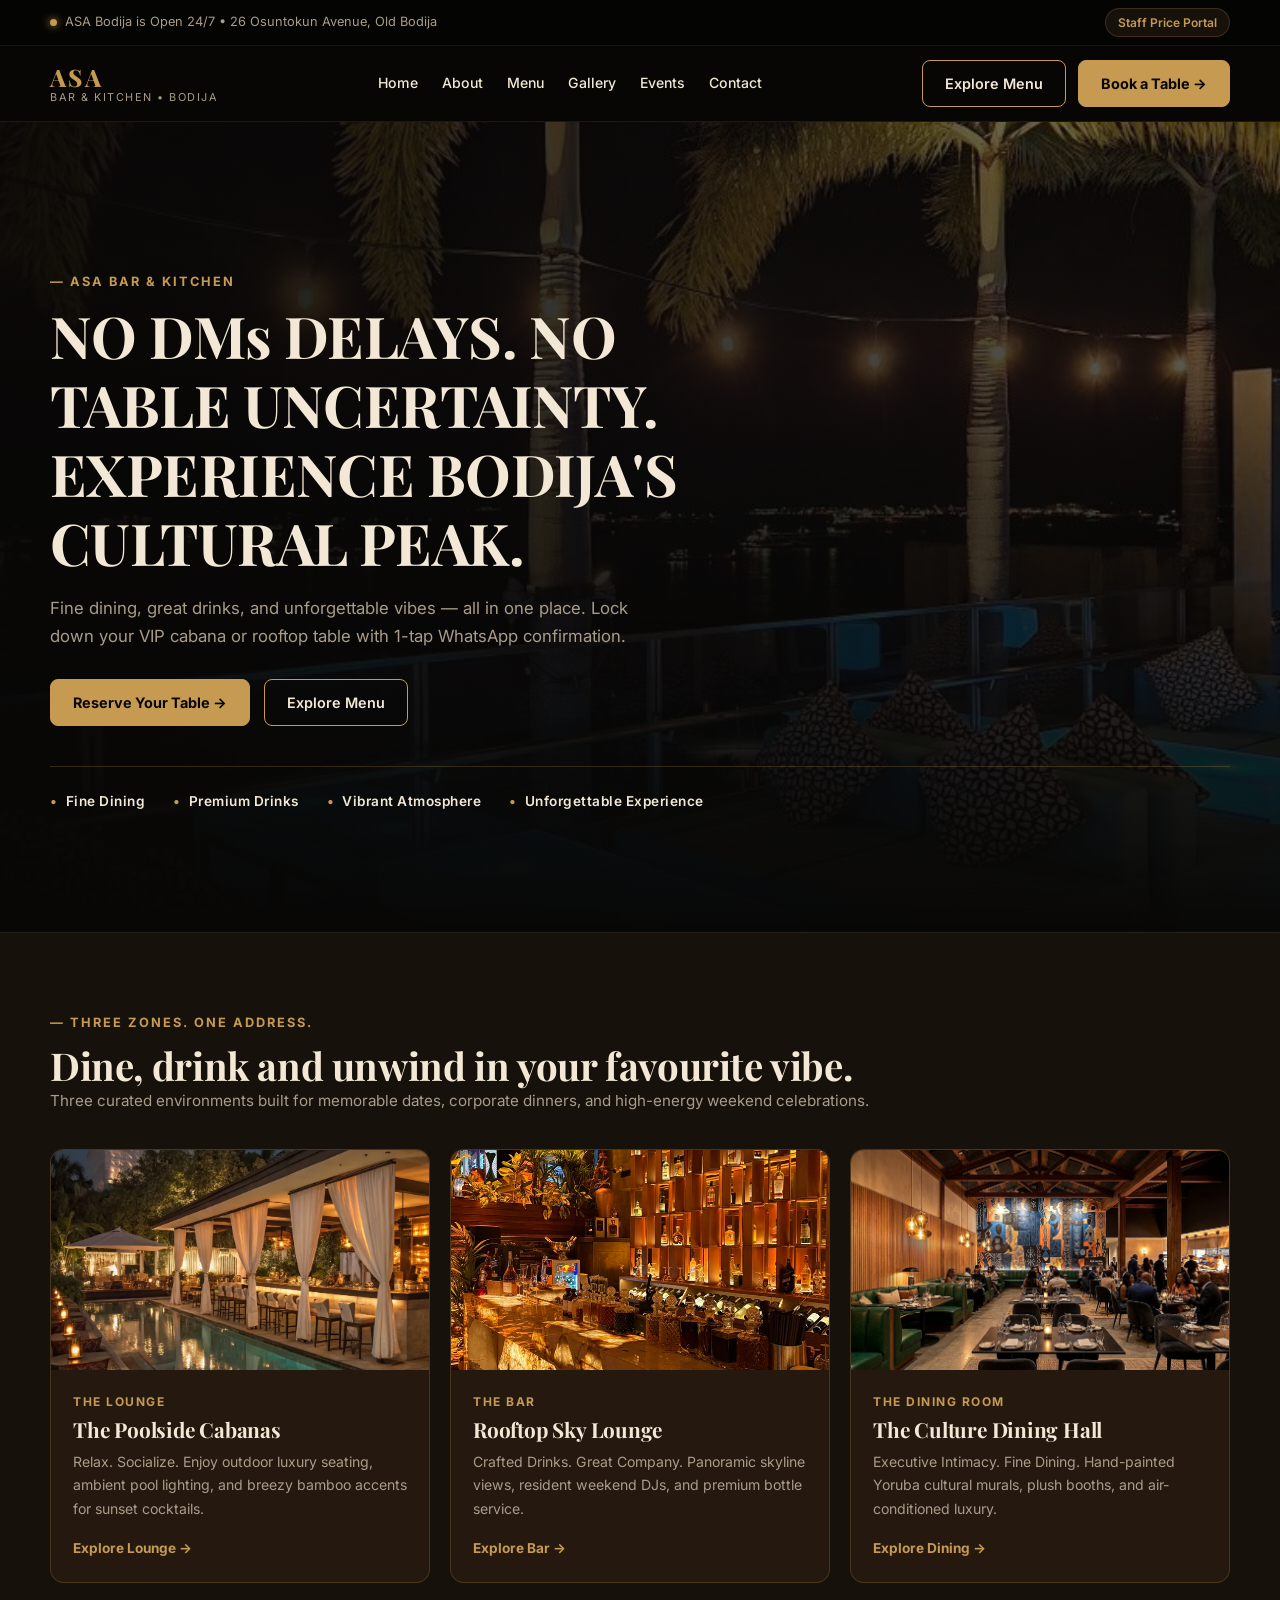
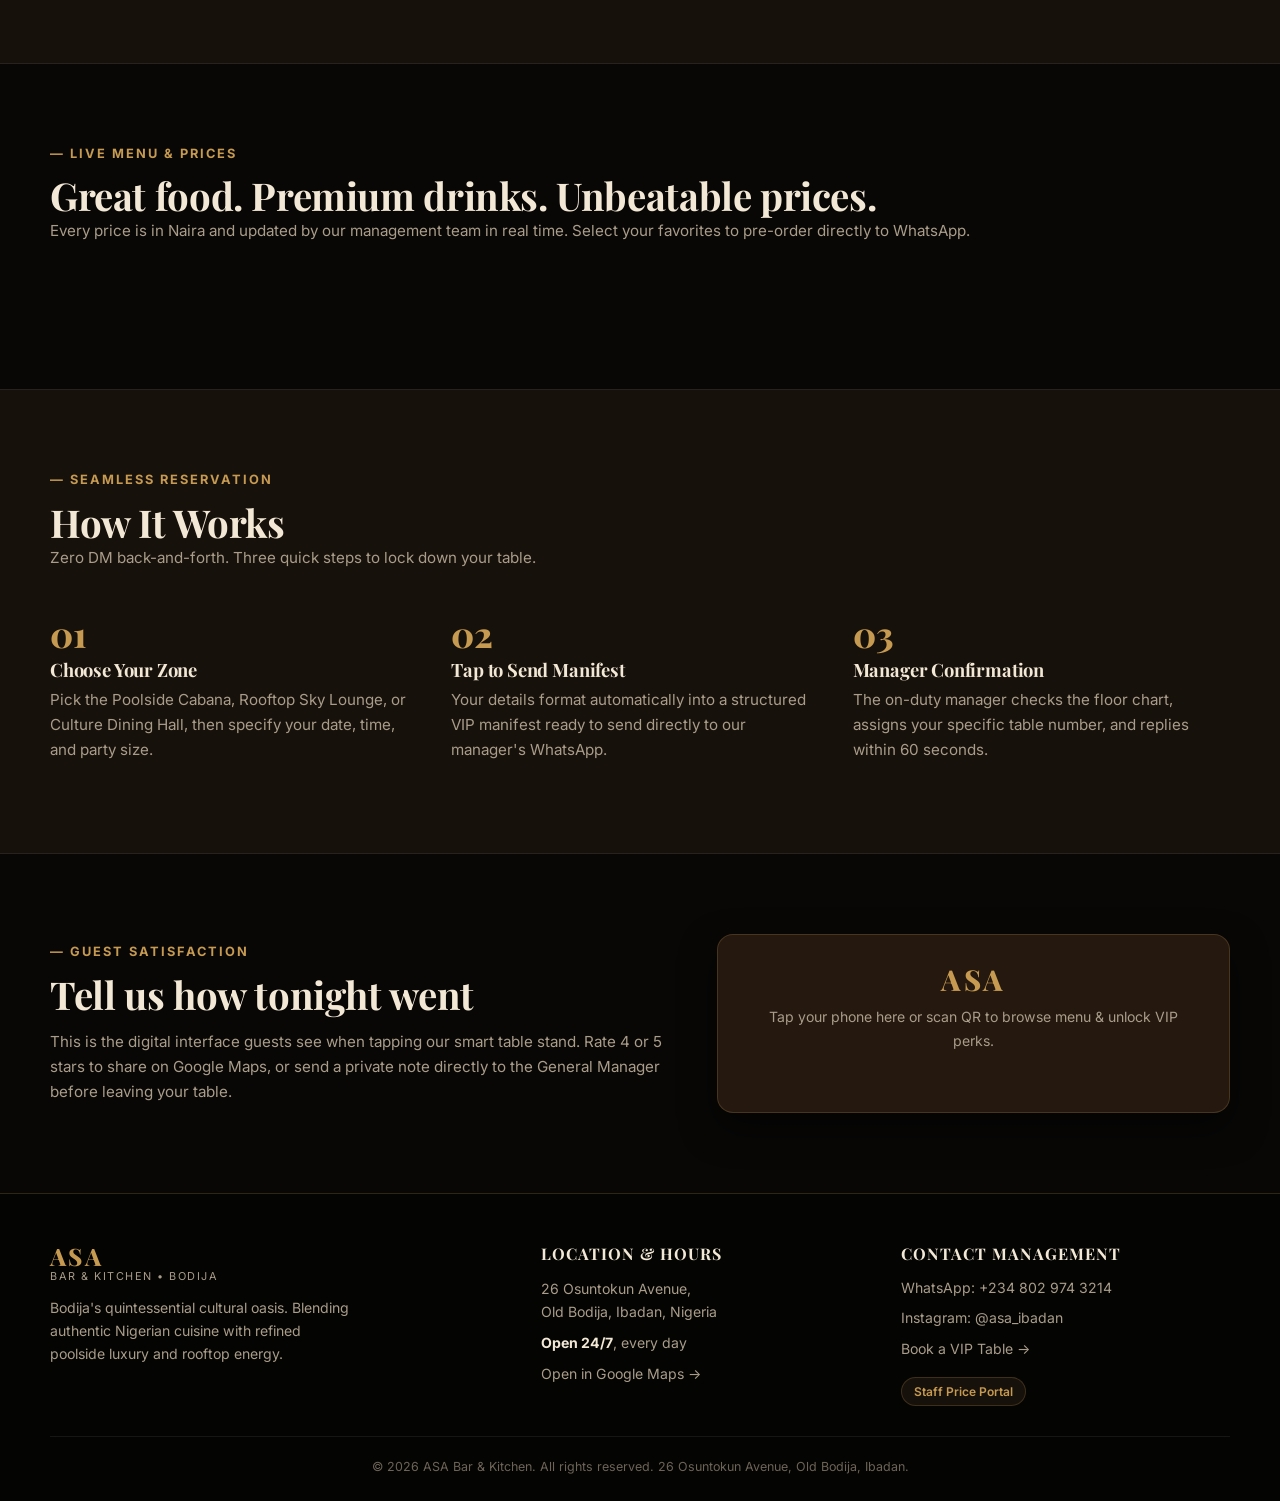
==== index.html @ 5ff8910b "style: apply luxury warm ivory, espresso & champagne gold palette with real imagery" ====
<!doctype html>
<html lang="en">
<head>
  <meta charset="utf-8">
  <meta name="viewport" content="width=device-width, initial-scale=1">
  <title>ASA Bar & Kitchen | Luxury Cultural Dining & Lounge in Bodija</title>
  <meta name="description" content="Experience ASA Bar & Kitchen in Old Bodija, Ibadan. Reserve VIP poolside cabanas, rooftop tables, and browse curated menus with live prices.">
  <meta name="theme-color" content="#080706">
  <link rel="preconnect" href="https://fonts.googleapis.com">
  <link rel="preconnect" href="https://fonts.gstatic.com" crossorigin>
  <link href="https://fonts.googleapis.com/css2?family=Inter:wght@400;500;600;700&family=Playfair+Display:ital,wght@0,600;0,700;0,800;1,600&display=swap" rel="stylesheet">
  <link rel="stylesheet" href="styles.css">
</head>
<body>

  <!-- Top Announcement Bar -->
  <div class="top">
    <div class="wrap">
      <div class="live">
        <span class="dot"></span>
        <span>ASA Bodija is Open 24/7 • 26 Osuntokun Avenue, Old Bodija</span>
      </div>
      <button class="pill" data-staff>Staff Price Portal</button>
    </div>
  </div>

  <!-- Header Navigation -->
  <header class="hdr">
    <div class="wrap">
      <a class="mark" href="index.html" aria-label="ASA Bar and Kitchen home">
        <b>ASA</b>
        <small>Bar &amp; Kitchen • Bodija</small>
      </a>

      <nav class="nav-links">
        <a class="nav-link" href="index.html">Home</a>
        <a class="nav-link" href="#scenery">About</a>
        <a class="nav-link" href="#menu">Menu</a>
        <a class="nav-link" href="#scenery">Gallery</a>
        <a class="nav-link" href="#how">Events</a>
        <a class="nav-link" href="#reputation">Contact</a>
      </nav>

      <div class="acts">
        <a class="btn" href="#menu">Explore Menu</a>
        <a class="btn gold" href="VIP_Reservation.html">Book a Table &rarr;</a>
      </div>
    </div>
  </header>

  <!-- Hero Section -->
  <section class="hero">
    <img src="assets/hero_lounge_night.jpg" alt="ASA luxury outdoor lounge at night with hanging lights and cabanas" fetchpriority="high">
    <div class="wrap">
      <span class="section-tag">— ASA BAR &amp; KITCHEN</span>
      <h1>NO DMs DELAYS. NO TABLE UNCERTAINTY. EXPERIENCE BODIJA'S CULTURAL PEAK.</h1>
      <p>Fine dining, great drinks, and unforgettable vibes &mdash; all in one place. Lock down your VIP cabana or rooftop table with 1-tap WhatsApp confirmation.</p>
      
      <div class="cta">
        <a class="btn gold" href="VIP_Reservation.html">Reserve Your Table &rarr;</a>
        <a class="btn" href="#menu">Explore Menu</a>
      </div>

      <!-- Luxury Feature Bar -->
      <div class="features-bar">
        <div class="feature-item"><span class="feature-bullet">&bull;</span> Fine Dining</div>
        <div class="feature-item"><span class="feature-bullet">&bull;</span> Premium Drinks</div>
        <div class="feature-item"><span class="feature-bullet">&bull;</span> Vibrant Atmosphere</div>
        <div class="feature-item"><span class="feature-bullet">&bull;</span> Unforgettable Experience</div>
      </div>
    </div>
  </section>

  <!-- Three Zones Section (25% Dark Espresso) -->
  <section id="scenery">
    <div class="wrap">
      <div class="sh">
        <span class="section-tag">— THREE ZONES. ONE ADDRESS.</span>
        <h2>Dine, drink and unwind in your favourite vibe.</h2>
        <p class="lead">Three curated environments built for memorable dates, corporate dinners, and high-energy weekend celebrations.</p>
      </div>

      <div class="zones">
        <!-- Zone 1: The Lounge -->
        <article class="zone">
          <div class="zone-img-wrap">
            <img loading="lazy" src="assets/zone_poolside_lounge.jpg" alt="Poolside cabana lounge at sunset">
          </div>
          <div class="zone-body">
            <span class="zone-tag">The Lounge</span>
            <h3>The Poolside Cabanas</h3>
            <p>Relax. Socialize. Enjoy outdoor luxury seating, ambient pool lighting, and breezy bamboo accents for sunset cocktails.</p>
            <a class="zone-link" href="VIP_Reservation.html">Explore Lounge &rarr;</a>
          </div>
        </article>

        <!-- Zone 2: The Bar -->
        <article class="zone">
          <div class="zone-img-wrap">
            <img loading="lazy" src="assets/zone_amber_bar.jpg" alt="Amber backlit luxury bar counter">
          </div>
          <div class="zone-body">
            <span class="zone-tag">The Bar</span>
            <h3>Rooftop Sky Lounge</h3>
            <p>Crafted Drinks. Great Company. Panoramic skyline views, resident weekend DJs, and premium bottle service.</p>
            <a class="zone-link" href="VIP_Reservation.html">Explore Bar &rarr;</a>
          </div>
        </article>

        <!-- Zone 3: The Dining Room -->
        <article class="zone">
          <div class="zone-img-wrap">
            <img loading="lazy" src="assets/culture_dining_hall.jpg" alt="Afro-contemporary dining hall with cultural mural">
          </div>
          <div class="zone-body">
            <span class="zone-tag">The Dining Room</span>
            <h3>The Culture Dining Hall</h3>
            <p>Executive Intimacy. Fine Dining. Hand-painted Yoruba cultural murals, plush booths, and air-conditioned luxury.</p>
            <a class="zone-link" href="VIP_Reservation.html">Explore Dining &rarr;</a>
          </div>
        </article>
      </div>
    </div>
  </section>

  <!-- Menu Section (Obsidian Black with Rich Coffee Brown Cards) -->
  <section id="menu">
    <div class="wrap">
      <div class="sh">
        <span class="section-tag">— LIVE MENU &amp; PRICES</span>
        <h2>Great food. Premium drinks. Unbeatable prices.</h2>
        <p class="lead">Every price is in Naira and updated by our management team in real time. Select your favorites to pre-order directly to WhatsApp.</p>
      </div>

      <!-- Category Filter Tabs -->
      <div class="tabs" id="tabs" role="tablist" aria-label="Menu categories"></div>

      <!-- Menu Grid -->
      <div class="menu" id="menu-grid"></div>
    </div>
  </section>

  <!-- How It Works Section (Dark Espresso) -->
  <section class="how" id="how">
    <div class="wrap">
      <div class="sh">
        <span class="section-tag">— SEAMLESS RESERVATION</span>
        <h2>How It Works</h2>
        <p class="lead">Zero DM back-and-forth. Three quick steps to lock down your table.</p>
      </div>

      <div class="steps">
        <div class="step">
          <span class="step-num">01</span>
          <h3>Choose Your Zone</h3>
          <p>Pick the Poolside Cabana, Rooftop Sky Lounge, or Culture Dining Hall, then specify your date, time, and party size.</p>
        </div>
        <div class="step">
          <span class="step-num">02</span>
          <h3>Tap to Send Manifest</h3>
          <p>Your details format automatically into a structured VIP manifest ready to send directly to our manager's WhatsApp.</p>
        </div>
        <div class="step">
          <span class="step-num">03</span>
          <h3>Manager Confirmation</h3>
          <p>The on-duty manager checks the floor chart, assigns your specific table number, and replies within 60 seconds.</p>
        </div>
      </div>
    </div>
  </section>

  <!-- Smart Table Stand Reputation Section -->
  <section id="reputation">
    <div class="wrap rep">
      <div>
        <span class="section-tag">— GUEST SATISFACTION</span>
        <h2>Tell us how tonight went</h2>
        <p class="lead" style="margin-top:12px;">This is the digital interface guests see when tapping our smart table stand. Rate 4 or 5 stars to share on Google Maps, or send a private note directly to the General Manager before leaving your table.</p>
      </div>

      <div class="stand">
        <div class="mark"><b>ASA</b></div>
        <p class="q">Tap your phone here or scan QR to browse menu &amp; unlock VIP perks.</p>
        <div class="stars" id="stars" role="group" aria-label="Rate your visit"></div>
        <div class="res" id="res" aria-live="polite"></div>
      </div>
    </div>
  </section>

  <!-- Footer -->
  <footer>
    <div class="wrap">
      <div class="fg">
        <div>
          <a class="mark" href="index.html">
            <b>ASA</b>
            <small>Bar &amp; Kitchen • Bodija</small>
          </a>
          <p style="margin-top:14px; max-width:34ch;">
            Bodija's quintessential cultural oasis. Blending authentic Nigerian cuisine with refined poolside luxury and rooftop energy.
          </p>
        </div>

        <div>
          <h3>Location &amp; Hours</h3>
          <p>26 Osuntokun Avenue,<br>Old Bodija, Ibadan, Nigeria</p>
          <p style="margin-top:8px;"><b style="color:var(--ivory);">Open 24/7</b>, every day</p>
          <a href="https://www.google.com/maps/search/?api=1&amp;query=ASA+Bar+and+Kitchen+26+Osuntokun+Avenue+Old+Bodija+Ibadan" target="_blank" rel="noopener" style="margin-top:8px;">Open in Google Maps &rarr;</a>
        </div>

        <div>
          <h3>Contact Management</h3>
          <a href="https://wa.me/2348029743214" target="_blank" rel="noopener">WhatsApp: +234 802 974 3214</a>
          <a href="https://instagram.com/asa_ibadan" target="_blank" rel="noopener">Instagram: @asa_ibadan</a>
          <a href="VIP_Reservation.html">Book a VIP Table &rarr;</a>
          <button class="pill" data-staff style="margin-top:8px;">Staff Price Portal</button>
        </div>
      </div>

      <p class="copy">&copy; 2026 ASA Bar &amp; Kitchen. All rights reserved. 26 Osuntokun Avenue, Old Bodija, Ibadan.</p>
    </div>
  </footer>

  <!-- Floating Cart Bar -->
  <div class="cart" id="cart">
    <div class="list" id="cart-list"></div>
    <div class="bar">
      <button class="btn sm" id="cart-toggle" aria-expanded="false" aria-controls="cart-list">View Details</button>
      <a class="btn wa" id="cart-go" target="_blank" rel="noopener" href="#">0 Items &bull; Order via WhatsApp</a>
    </div>
  </div>

  <!-- Staff Price Management Modal (PIN: 1234) -->
  <div class="ov" id="staff" role="dialog" aria-modal="true" aria-labelledby="st-t">
    <div class="modal">
      <button class="x" id="staff-close" aria-label="Close">&times;</button>
      
      <div id="pin-view">
        <h2 id="st-t">Staff Price Portal</h2>
        <p class="lead" style="margin-bottom:18px; font-size:0.9rem;">Enter the 4-digit manager PIN to update prices live.</p>
        <form id="pin-form">
          <div class="field">
            <label for="pin">Manager PIN</label>
            <input id="pin" type="password" inputmode="numeric" maxlength="4" autocomplete="off" placeholder="Enter PIN (Demo: 1234)">
            <div class="err" id="pin-err" style="color:#f87171; font-size:0.8rem; margin-top:4px;"></div>
          </div>
          <button class="btn gold" type="submit" style="width:100%;">Unlock Price Editor</button>
        </form>
      </div>

      <div id="edit-view" class="hide">
        <h2>Live Price Control</h2>
        <p class="lead" style="font-size:0.85rem; margin-bottom:14px;">Updates reflect on the customer menu immediately without a page reload.</p>
        <div id="edit-list"></div>
        <p class="err" id="save-msg" style="color:var(--gold); margin-top:10px; font-size:0.85rem;"></p>
        <div class="mact">
          <button class="btn gold" id="save">Save &amp; Publish Live</button>
          <button class="btn" id="reset">Reset Defaults</button>
        </div>
      </div>
    </div>
  </div>

  <script src="app.js" defer></script>
</body>
</html>
---- styles.css ----
/* ÀSÀ Bar & Kitchen - Luxury Editorial Theme */
:root {
  --bg-black: #080706;        /* 40% Obsidian Black */
  --bg-espresso: #17110C;     /* 25% Dark Espresso */
  --bg-brown: #24180F;        /* 15% Rich Coffee Brown */
  --gold: #C69A50;            /* 12% Champagne Gold */
  --gold-hover: #D8AA5E;
  --ivory: #F2E8D5;           /* 8% Warm Ivory (Headings & Important text) */
  --taupe: #A99C89;           /* Muted Taupe (Descriptions & Secondary text) */
  --line: rgba(198, 154, 80, 0.22);
  --line-subtle: rgba(255, 255, 255, 0.07);
  --wa: #25D366;
  --serif: 'Playfair Display', Georgia, serif;
  --sans: 'Inter', system-ui, -apple-system, sans-serif;
}

* {
  box-sizing: border-box;
  margin: 0;
  padding: 0;
}

html {
  scroll-behavior: smooth;
  scroll-padding-top: 80px;
}

body {
  background-color: var(--bg-black);
  color: var(--taupe);
  font-family: var(--sans);
  font-size: 15px;
  line-height: 1.6;
  -webkit-font-smoothing: antialiased;
}

img {
  display: block;
  max-width: 100%;
}

a {
  color: inherit;
  text-decoration: none;
}

button, input, select, textarea {
  font: inherit;
  color: inherit;
}

:focus-visible {
  outline: 2px solid var(--gold);
  outline-offset: 3px;
}

.wrap {
  width: min(1180px, 100% - 40px);
  margin-inline: auto;
}

/* Typography Hierarchy */
h1, h2, h3, h4 {
  font-family: var(--serif);
  font-weight: 700;
  color: var(--ivory);
  line-height: 1.2;
  letter-spacing: -0.01em;
}

h1 {
  font-size: clamp(2.2rem, 5vw, 3.6rem);
}

h2 {
  font-size: clamp(1.6rem, 3.2vw, 2.4rem);
}

.lead, p {
  color: var(--taupe);
  font-size: 0.95rem;
  line-height: 1.65;
}

.section-tag {
  color: var(--gold);
  font-size: 0.8rem;
  font-weight: 700;
  text-transform: uppercase;
  letter-spacing: 2px;
  margin-bottom: 8px;
  display: block;
}

/* Top Utility Bar */
.top {
  background: #040403;
  border-bottom: 1px solid var(--line-subtle);
  font-size: 0.8rem;
  position: sticky;
  top: 0;
  z-index: 50;
}

.top .wrap {
  display: flex;
  justify-content: space-between;
  align-items: center;
  padding-block: 8px;
}

.live {
  display: flex;
  align-items: center;
  gap: 8px;
  color: var(--taupe);
}

.dot {
  width: 7px;
  height: 7px;
  border-radius: 50%;
  background: var(--gold);
  box-shadow: 0 0 8px var(--gold);
}

.pill {
  border: 1px solid var(--line);
  background: var(--bg-espresso);
  color: var(--gold);
  border-radius: 99px;
  padding: 4px 12px;
  font-size: 0.75rem;
  font-weight: 600;
  cursor: pointer;
  transition: all 0.2s;
}

.pill:hover {
  background: var(--gold);
  color: var(--bg-black);
}

/* Navigation Header */
.hdr {
  background: rgba(8, 7, 6, 0.95);
  backdrop-filter: blur(12px);
  border-bottom: 1px solid var(--line-subtle);
  position: sticky;
  top: 37px;
  z-index: 40;
}

.hdr .wrap {
  display: flex;
  justify-content: space-between;
  align-items: center;
  padding-block: 14px;
}

.mark {
  line-height: 1;
}

.mark b {
  font-family: var(--serif);
  font-size: 1.5rem;
  font-weight: 800;
  color: var(--gold);
  letter-spacing: 0.1em;
  text-transform: uppercase;
}

.mark small {
  display: block;
  font-size: 0.68rem;
  color: var(--taupe);
  letter-spacing: 1.5px;
  text-transform: uppercase;
  margin-top: 3px;
}

.nav-links {
  display: flex;
  align-items: center;
  gap: 24px;
}

@media (max-width: 768px) {
  .nav-links {
    display: none;
  }
}

.nav-link {
  color: var(--ivory);
  font-size: 0.88rem;
  font-weight: 500;
  transition: color 0.2s;
}

.nav-link:hover {
  color: var(--gold);
}

.acts {
  display: flex;
  gap: 12px;
  align-items: center;
}

/* Buttons - Ivory & Gold Hierarchy */
.btn {
  display: inline-flex;
  align-items: center;
  justify-content: center;
  gap: 8px;
  border: 1px solid var(--gold);
  background: transparent;
  color: var(--ivory);
  border-radius: 8px;
  padding: 11px 22px;
  font-weight: 600;
  font-size: 0.9rem;
  cursor: pointer;
  transition: all 0.25s ease;
}

.btn:hover {
  background: rgba(198, 154, 80, 0.12);
  color: var(--gold-hover);
}

/* Gold Button: strictly dark black text on gold */
.btn.gold {
  background: var(--gold);
  color: #080706;
  border-color: var(--gold);
  font-weight: 700;
}

.btn.gold:hover {
  background: var(--gold-hover);
  border-color: var(--gold-hover);
  transform: translateY(-1px);
}

.btn.sm {
  padding: 7px 14px;
  font-size: 0.8rem;
}

/* Hero Section */
.hero {
  position: relative;
  min-height: 82vh;
  display: flex;
  align-items: center;
  overflow: hidden;
  background: var(--bg-black);
}

.hero > img {
  position: absolute;
  inset: 0;
  width: 100%;
  height: 100%;
  object-fit: cover;
  z-index: 1;
}

.hero::after {
  content: "";
  position: absolute;
  inset: 0;
  z-index: 2;
  background: linear-gradient(180deg, rgba(8, 7, 6, 0.5) 0%, rgba(8, 7, 6, 0.85) 75%, var(--bg-black) 100%),
              linear-gradient(90deg, rgba(8, 7, 6, 0.9) 0%, rgba(8, 7, 6, 0.4) 60%, transparent 100%);
}

.hero .wrap {
  position: relative;
  z-index: 3;
  padding-block: 70px 40px;
}

.hero h1 {
  max-width: 18ch;
  margin-bottom: 18px;
  color: var(--ivory);
}

.hero p {
  color: var(--taupe);
  max-width: 56ch;
  margin-bottom: 28px;
  font-size: 1.05rem;
}

.cta {
  display: flex;
  gap: 14px;
  flex-wrap: wrap;
  margin-bottom: 40px;
}

/* Feature Bar */
.features-bar {
  display: flex;
  flex-wrap: wrap;
  gap: 28px;
  padding-top: 24px;
  border-top: 1px solid var(--line);
}

.feature-item {
  display: flex;
  align-items: center;
  gap: 8px;
  color: var(--ivory);
  font-size: 0.85rem;
  font-weight: 600;
  letter-spacing: 0.5px;
}

.feature-bullet {
  color: var(--gold);
}

/* Sections */
section {
  padding-block: 80px;
}

.sh {
  margin-bottom: 36px;
}

/* Three Zones Section: 25% Dark Espresso (#17110C) */
#scenery {
  background: var(--bg-espresso);
  border-top: 1px solid var(--line-subtle);
  border-bottom: 1px solid var(--line-subtle);
}

.zones {
  display: grid;
  grid-template-columns: repeat(auto-fit, minmax(320px, 1fr));
  gap: 20px;
}

.zone {
  background: var(--bg-brown);
  border: 1px solid var(--line);
  border-radius: 14px;
  overflow: hidden;
  display: flex;
  flex-direction: column;
  transition: transform 0.25s, border-color 0.25s;
}

.zone:hover {
  transform: translateY(-3px);
  border-color: var(--gold);
}

.zone-img-wrap {
  height: 220px;
  overflow: hidden;
  position: relative;
}

.zone img {
  width: 100%;
  height: 100%;
  object-fit: cover;
  transition: transform 0.5s;
}

.zone:hover img {
  transform: scale(1.04);
}

.zone-body {
  padding: 22px;
}

.zone-tag {
  color: var(--gold);
  font-size: 0.75rem;
  font-weight: 700;
  text-transform: uppercase;
  letter-spacing: 1.5px;
  margin-bottom: 6px;
  display: block;
}

.zone h3 {
  font-size: 1.3rem;
  color: var(--ivory);
  margin-bottom: 8px;
}

.zone p {
  color: var(--taupe);
  font-size: 0.88rem;
  margin-bottom: 16px;
}

.zone-link {
  color: var(--gold);
  font-size: 0.85rem;
  font-weight: 700;
  display: inline-flex;
  align-items: center;
  gap: 4px;
}

.zone-link:hover {
  color: var(--gold-hover);
}

/* Menu Section: Background Obsidian Black (#080706) with Cards in Coffee Brown (#24180F) */
#menu {
  background: var(--bg-black);
}

.tabs {
  display: flex;
  gap: 10px;
  flex-wrap: wrap;
  margin-bottom: 30px;
}

.tab {
  border: 1px solid var(--line);
  background: var(--bg-espresso);
  color: var(--taupe);
  border-radius: 99px;
  padding: 8px 18px;
  font-weight: 600;
  font-size: 0.85rem;
  cursor: pointer;
  transition: all 0.2s;
}

.tab:hover {
  border-color: var(--gold);
  color: var(--ivory);
}

.tab[aria-selected="true"] {
  background: var(--gold);
  color: #080706;
  border-color: var(--gold);
}

.menu {
  display: grid;
  grid-template-columns: repeat(auto-fill, minmax(270px, 1fr));
  gap: 20px;
}

.item {
  background: var(--bg-brown);  /* 15% Rich Coffee Brown */
  border: 1px solid var(--line);
  border-radius: 12px;
  overflow: hidden;
  display: flex;
  flex-direction: column;
  transition: all 0.25s;
}

.item:hover {
  border-color: var(--gold);
  transform: translateY(-2px);
}

.item .ph {
  height: 180px;
  overflow: hidden;
  background: #110d08;
}

.item .ph img {
  width: 100%;
  height: 100%;
  object-fit: cover;
}

.item .bd {
  padding: 18px;
  display: flex;
  flex-direction: column;
  gap: 8px;
  flex: 1;
}

.item h3 {
  font-family: var(--serif);
  font-size: 1.15rem;
  color: var(--ivory);
}

.item .pr {
  font-family: var(--serif);
  font-size: 1.25rem;
  font-weight: 700;
  color: var(--gold);
}

.item .row {
  display: flex;
  justify-content: space-between;
  align-items: center;
  margin-top: auto;
  padding-top: 12px;
  border-top: 1px solid var(--line-subtle);
}

.item.out {
  opacity: 0.5;
}

.item.out .pr {
  text-decoration: line-through;
  color: var(--taupe);
}

.tag {
  font-size: 0.72rem;
  font-weight: 700;
  color: #fca5a5;
  border: 1px solid #7f1d1d;
  border-radius: 99px;
  padding: 2px 8px;
}

/* How It Works Section: Dark Espresso (#17110C) */
.how {
  background: var(--bg-espresso);
  border-top: 1px solid var(--line-subtle);
  border-bottom: 1px solid var(--line-subtle);
}

.steps {
  display: grid;
  grid-template-columns: repeat(auto-fit, minmax(260px, 1fr));
  gap: 24px;
}

.step {
  padding: 10px 10px 10px 0;
  position: relative;
}

.step-num {
  font-family: var(--serif);
  font-size: 2.2rem;
  font-weight: 800;
  color: var(--gold);
  margin-bottom: 8px;
  display: block;
  line-height: 1;
}

.step h3 {
  font-size: 1.15rem;
  color: var(--ivory);
  margin-bottom: 6px;
}

/* Table Stand Simulation: Obsidian Black (#080706) */
#reputation {
  background: var(--bg-black);
}

.rep {
  display: grid;
  grid-template-columns: 1.1fr 0.9fr;
  gap: 40px;
  align-items: center;
}

@media (max-width: 800px) {
  .rep {
    grid-template-columns: 1fr;
  }
}

.stand {
  background: var(--bg-brown);
  border: 1px solid var(--line);
  border-radius: 16px;
  padding: 30px;
  text-align: center;
  box-shadow: 0 15px 35px rgba(0,0,0,0.5);
}

.stand .mark b {
  font-size: 1.8rem;
  color: var(--gold);
}

.stand p.q {
  color: var(--taupe);
  font-size: 0.88rem;
  margin: 12px 0 18px;
}

.stars {
  display: flex;
  justify-content: center;
  gap: 8px;
  margin-bottom: 12px;
}

.star {
  background: none;
  border: 0;
  font-size: 2rem;
  cursor: pointer;
  color: #3d3126;
  transition: all 0.2s;
}

.star.on {
  color: var(--gold);
}

.star:hover {
  transform: scale(1.15);
}

.res {
  margin-top: 16px;
  padding: 16px;
  border-radius: 10px;
  background: var(--bg-espresso);
  border: 1px solid var(--line);
  text-align: left;
  display: none;
}

.res.show {
  display: block;
}

.res p {
  color: var(--ivory);
  font-size: 0.88rem;
  margin-bottom: 10px;
}

/* Footer: Obsidian Black (#080706) */
footer {
  background: #040403;
  border-top: 1px solid var(--line);
  padding: 50px 0 24px;
}

.fg {
  display: grid;
  grid-template-columns: 1.4fr 1fr 1fr;
  gap: 30px;
  margin-bottom: 30px;
}

@media (max-width: 768px) {
  .fg {
    grid-template-columns: 1fr;
  }
}

.fg h3 {
  font-size: 1rem;
  color: var(--ivory);
  margin-bottom: 14px;
  text-transform: uppercase;
  letter-spacing: 1px;
}

.fg p {
  font-size: 0.88rem;
  color: var(--taupe);
}

.fg a {
  display: block;
  font-size: 0.88rem;
  color: var(--taupe);
  margin-bottom: 8px;
  transition: color 0.2s;
}

.fg a:hover {
  color: var(--gold);
}

.copy {
  text-align: center;
  font-size: 0.78rem;
  color: #6d6356;
  border-top: 1px solid var(--line-subtle);
  padding-top: 20px;
}

/* Cart Drawer */
.cart {
  position: fixed;
  bottom: 24px;
  right: 24px;
  z-index: 90;
  display: none;
}

.cart.show {
  display: block;
}

.cart .bar {
  display: flex;
  align-items: center;
  gap: 8px;
  background: var(--bg-espresso);
  border: 1px solid var(--gold);
  border-radius: 99px;
  padding: 6px 8px 6px 14px;
  box-shadow: 0 10px 30px rgba(0,0,0,0.6);
}

.btn.wa {
  background: var(--gold);
  color: #080706;
  font-weight: 700;
  border-radius: 99px;
  padding: 8px 18px;
  font-size: 0.85rem;
}

.cart .list {
  background: var(--bg-brown);
  border: 1px solid var(--line);
  border-radius: 12px;
  padding: 12px;
  margin-bottom: 8px;
  max-width: 320px;
  display: none;
}

.cart.open .list {
  display: block;
}

.ci {
  display: flex;
  justify-content: space-between;
  align-items: center;
  font-size: 0.82rem;
  color: var(--ivory);
  padding-block: 6px;
  border-bottom: 1px solid var(--line-subtle);
}

.qty button {
  background: var(--bg-espresso);
  border: 1px solid var(--line);
  color: var(--gold);
  width: 22px;
  height: 22px;
  border-radius: 4px;
  cursor: pointer;
  margin: 0 4px;
}

/* Staff Modal */
.ov {
  position: fixed;
  inset: 0;
  background: rgba(0,0,0,0.85);
  backdrop-filter: blur(8px);
  z-index: 100;
  display: none;
  align-items: center;
  justify-content: center;
  padding: 20px;
}

.ov.show {
  display: flex;
}

.modal {
  background: var(--bg-brown);
  border: 1px solid var(--gold);
  border-radius: 14px;
  max-width: 460px;
  width: 100%;
  padding: 26px;
  position: relative;
  max-height: 85vh;
  overflow-y: auto;
}

.modal h2 {
  color: var(--ivory);
  margin-bottom: 8px;
}

.modal .x {
  position: absolute;
  top: 14px;
  right: 14px;
  background: none;
  border: none;
  color: var(--taupe);
  font-size: 1.4rem;
  cursor: pointer;
}

.field {
  margin-bottom: 14px;
}

.field label {
  display: block;
  font-size: 0.78rem;
  font-weight: 700;
  color: var(--gold);
  text-transform: uppercase;
  margin-bottom: 4px;
}

.field input, .field select, .field textarea {
  width: 100%;
  padding: 10px 12px;
  background: var(--bg-espresso);
  border: 1px solid var(--line);
  border-radius: 6px;
  color: var(--ivory);
  outline: none;
}

.field input:focus {
  border-color: var(--gold);
}

.srow {
  display: flex;
  justify-content: space-between;
  align-items: center;
  padding: 8px 0;
  border-bottom: 1px solid var(--line-subtle);
  color: var(--ivory);
  font-size: 0.85rem;
}

.srow input[type="number"] {
  width: 100px;
  padding: 4px 8px;
  background: var(--bg-espresso);
  border: 1px solid var(--line);
  border-radius: 4px;
  color: var(--gold);
  font-weight: 700;
}

.mact {
  margin-top: 18px;
  display: flex;
  gap: 10px;
}

.hide {
  display: none !important;
}
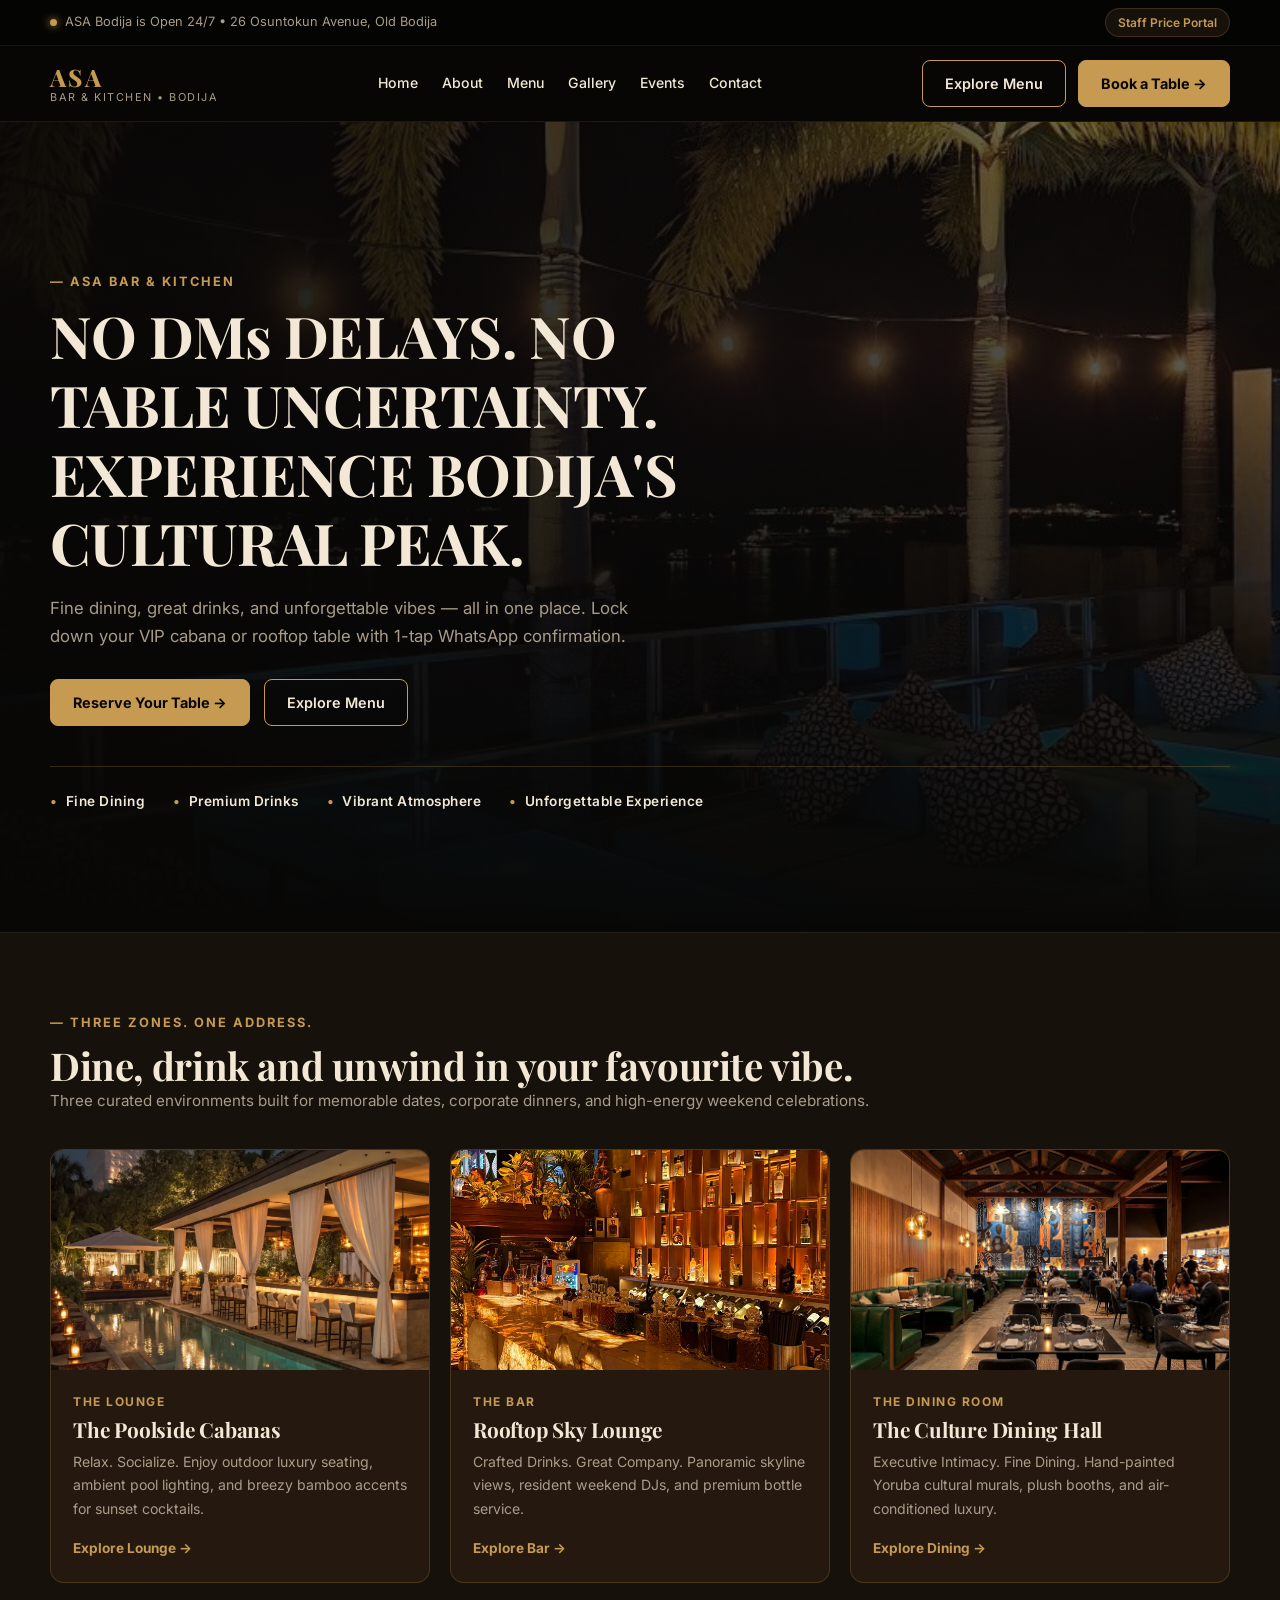
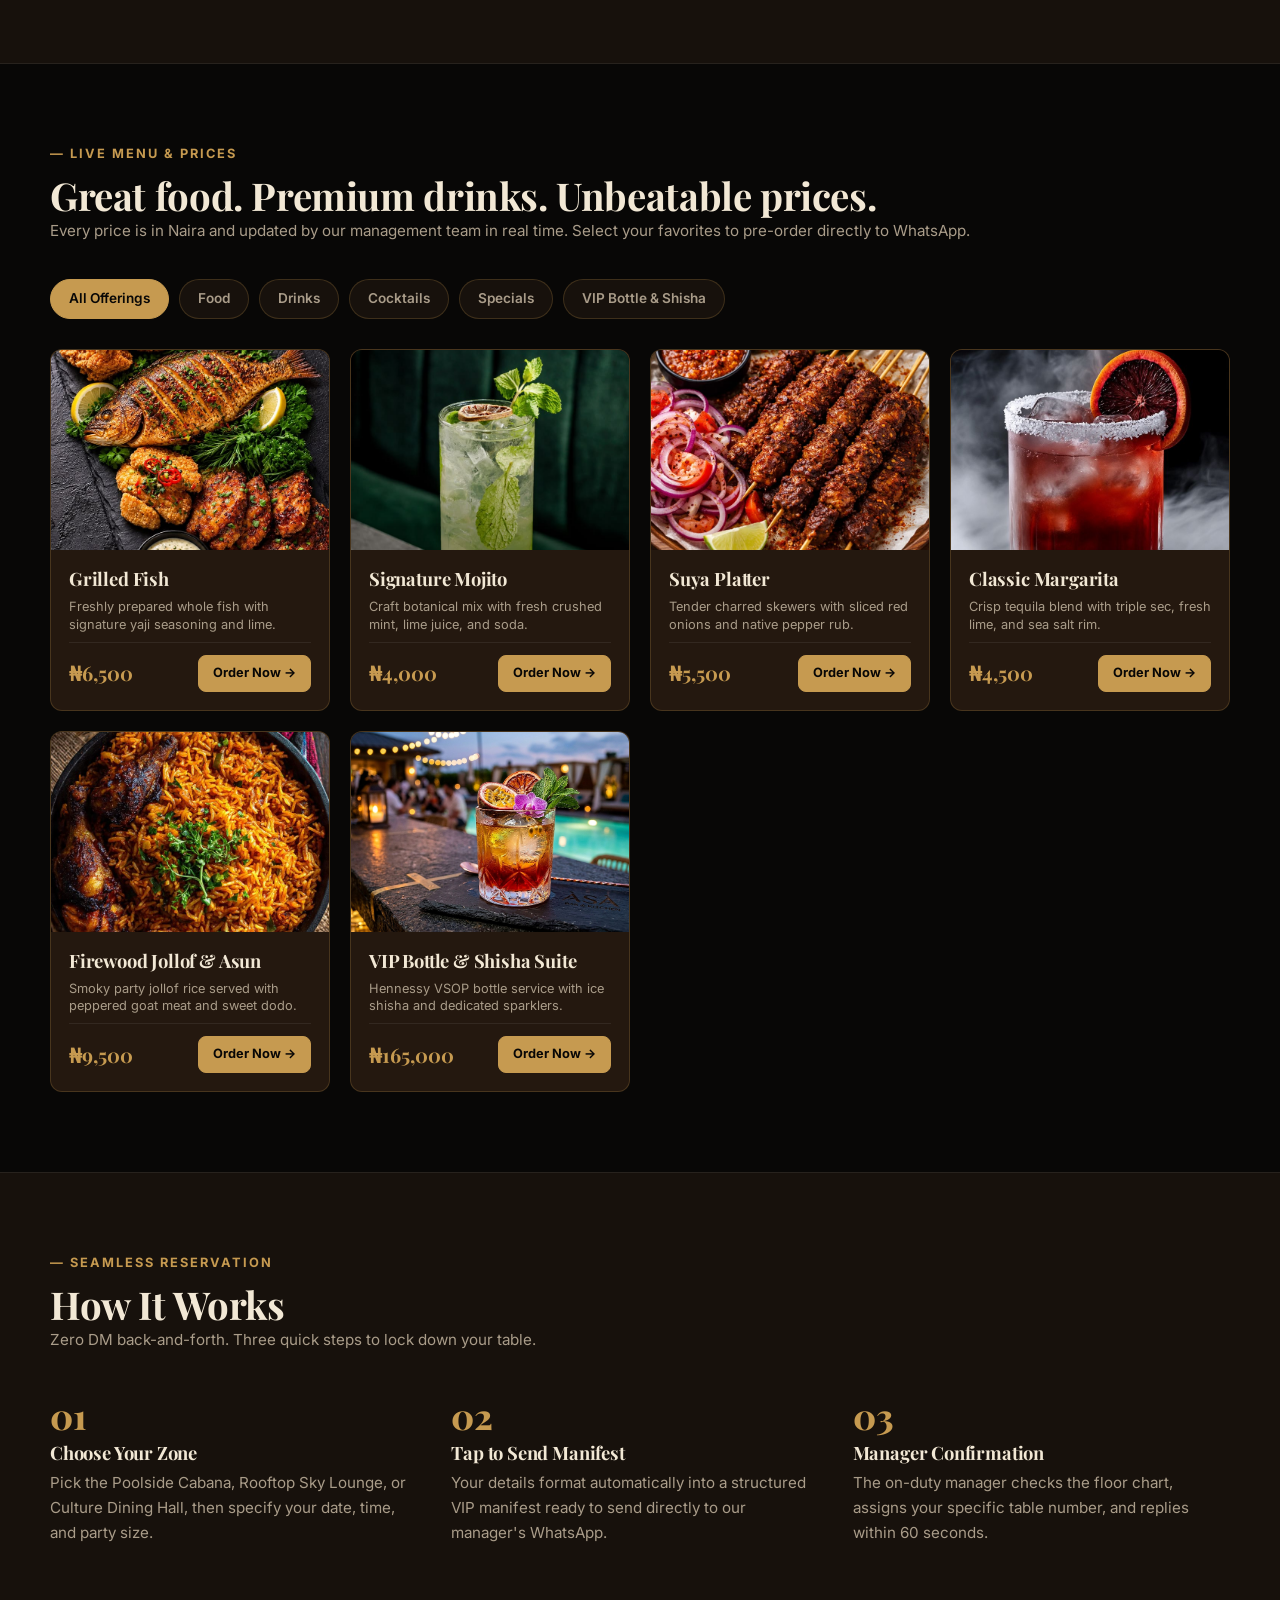
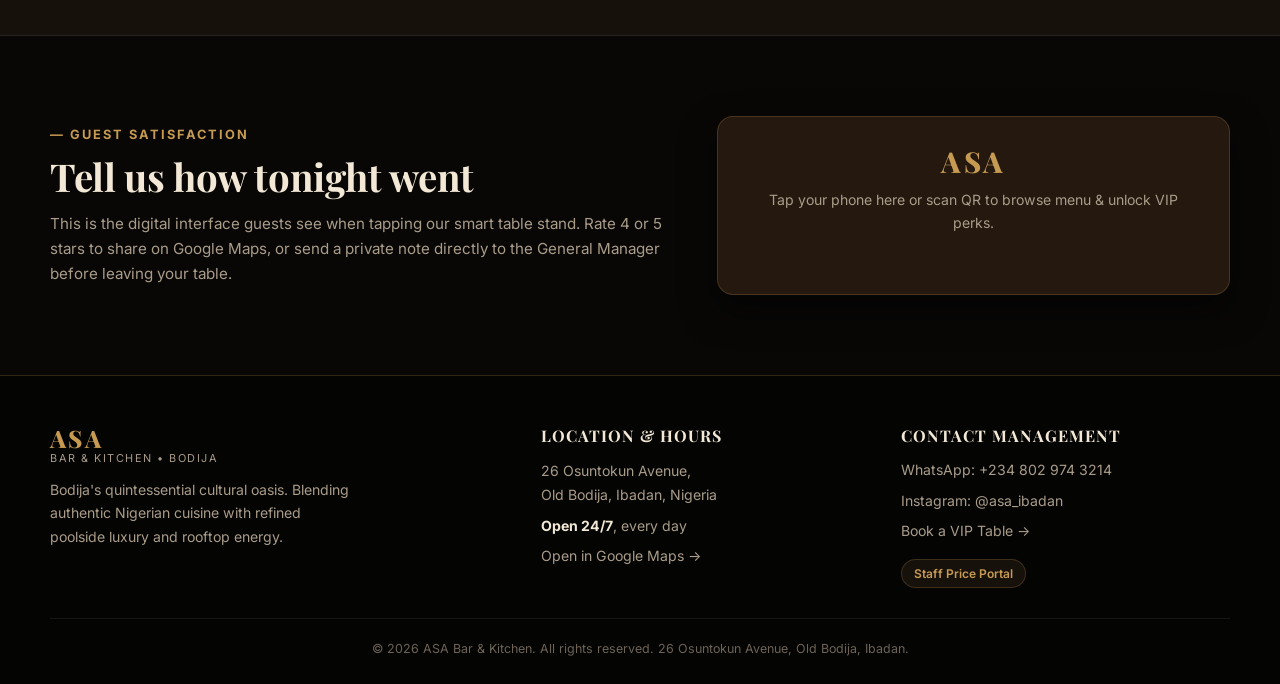
==== commit f15bb020: "fix: pre-render all menu dish photos and categories directly in HTML" ====
--- a/index.html
+++ b/index.html
@@ -133,10 +133,95 @@
       </div>
 
       <!-- Category Filter Tabs -->
-      <div class="tabs" id="tabs" role="tablist" aria-label="Menu categories"></div>
+      <div class="tabs" id="tabs" role="tablist" aria-label="Menu categories">
+        <button class="tab" role="tab" data-t="all" aria-selected="true">All Offerings</button>
+        <button class="tab" role="tab" data-t="food" aria-selected="false">Food</button>
+        <button class="tab" role="tab" data-t="drinks" aria-selected="false">Drinks</button>
+        <button class="tab" role="tab" data-t="cocktails" aria-selected="false">Cocktails</button>
+        <button class="tab" role="tab" data-t="specials" aria-selected="false">Specials</button>
+        <button class="tab" role="tab" data-t="vip" aria-selected="false">VIP Bottle &amp; Shisha</button>
+      </div>
 
       <!-- Menu Grid -->
-      <div class="menu" id="menu-grid"></div>
+      <div class="menu" id="menu-grid">
+        <!-- 1. Grilled Fish -->
+        <article class="item" data-cat="food specials">
+          <div class="ph"><img loading="lazy" src="assets/menu_grilled_fish.jpg" alt="Grilled Fish"></div>
+          <div class="bd">
+            <h3>Grilled Fish</h3>
+            <p style="font-size:0.8rem; color:var(--taupe); line-height:1.4;">Freshly prepared whole fish with signature yaji seasoning and lime.</p>
+            <div class="row">
+              <span class="pr">₦6,500</span>
+              <button class="btn gold sm" data-add="1">Order Now &rarr;</button>
+            </div>
+          </div>
+        </article>
+
+        <!-- 2. Signature Mojito -->
+        <article class="item" data-cat="cocktails drinks">
+          <div class="ph"><img loading="lazy" src="assets/menu_signature_mojito.jpg" alt="Signature Mojito"></div>
+          <div class="bd">
+            <h3>Signature Mojito</h3>
+            <p style="font-size:0.8rem; color:var(--taupe); line-height:1.4;">Craft botanical mix with fresh crushed mint, lime juice, and soda.</p>
+            <div class="row">
+              <span class="pr">₦4,000</span>
+              <button class="btn gold sm" data-add="2">Order Now &rarr;</button>
+            </div>
+          </div>
+        </article>
+
+        <!-- 3. Suya Platter -->
+        <article class="item" data-cat="food specials">
+          <div class="ph"><img loading="lazy" src="assets/menu_suya_platter.jpg" alt="Suya Platter"></div>
+          <div class="bd">
+            <h3>Suya Platter</h3>
+            <p style="font-size:0.8rem; color:var(--taupe); line-height:1.4;">Tender charred skewers with sliced red onions and native pepper rub.</p>
+            <div class="row">
+              <span class="pr">₦5,500</span>
+              <button class="btn gold sm" data-add="3">Order Now &rarr;</button>
+            </div>
+          </div>
+        </article>
+
+        <!-- 4. Classic Margarita -->
+        <article class="item" data-cat="cocktails drinks">
+          <div class="ph"><img loading="lazy" src="assets/menu_classic_margarita.jpg" alt="Classic Margarita"></div>
+          <div class="bd">
+            <h3>Classic Margarita</h3>
+            <p style="font-size:0.8rem; color:var(--taupe); line-height:1.4;">Crisp tequila blend with triple sec, fresh lime, and sea salt rim.</p>
+            <div class="row">
+              <span class="pr">₦4,500</span>
+              <button class="btn gold sm" data-add="4">Order Now &rarr;</button>
+            </div>
+          </div>
+        </article>
+
+        <!-- 5. Firewood Jollof & Asun -->
+        <article class="item" data-cat="food">
+          <div class="ph"><img loading="lazy" src="assets/menu_jollof_rice.jpg" alt="Firewood Jollof & Asun"></div>
+          <div class="bd">
+            <h3>Firewood Jollof &amp; Asun</h3>
+            <p style="font-size:0.8rem; color:var(--taupe); line-height:1.4;">Smoky party jollof rice served with peppered goat meat and sweet dodo.</p>
+            <div class="row">
+              <span class="pr">₦9,500</span>
+              <button class="btn gold sm" data-add="5">Order Now &rarr;</button>
+            </div>
+          </div>
+        </article>
+
+        <!-- 6. VIP Bottle Service -->
+        <article class="item" data-cat="vip drinks">
+          <div class="ph"><img loading="lazy" src="assets/craft_cocktails.jpg" alt="VIP Bottle & Shisha Suite"></div>
+          <div class="bd">
+            <h3>VIP Bottle &amp; Shisha Suite</h3>
+            <p style="font-size:0.8rem; color:var(--taupe); line-height:1.4;">Hennessy VSOP bottle service with ice shisha and dedicated sparklers.</p>
+            <div class="row">
+              <span class="pr">₦165,000</span>
+              <button class="btn gold sm" data-add="6">Order Now &rarr;</button>
+            </div>
+          </div>
+        </article>
+      </div>
     </div>
   </section>
 
--- a/styles.css
+++ b/styles.css
@@ -477,15 +477,23 @@
 }
 
 .item .ph {
-  height: 180px;
+  height: 200px;
+  width: 100%;
   overflow: hidden;
   background: #110d08;
+  position: relative;
 }
 
 .item .ph img {
   width: 100%;
   height: 100%;
   object-fit: cover;
+  display: block;
+  transition: transform 0.4s ease;
+}
+
+.item:hover .ph img {
+  transform: scale(1.05);
 }
 
 .item .bd {
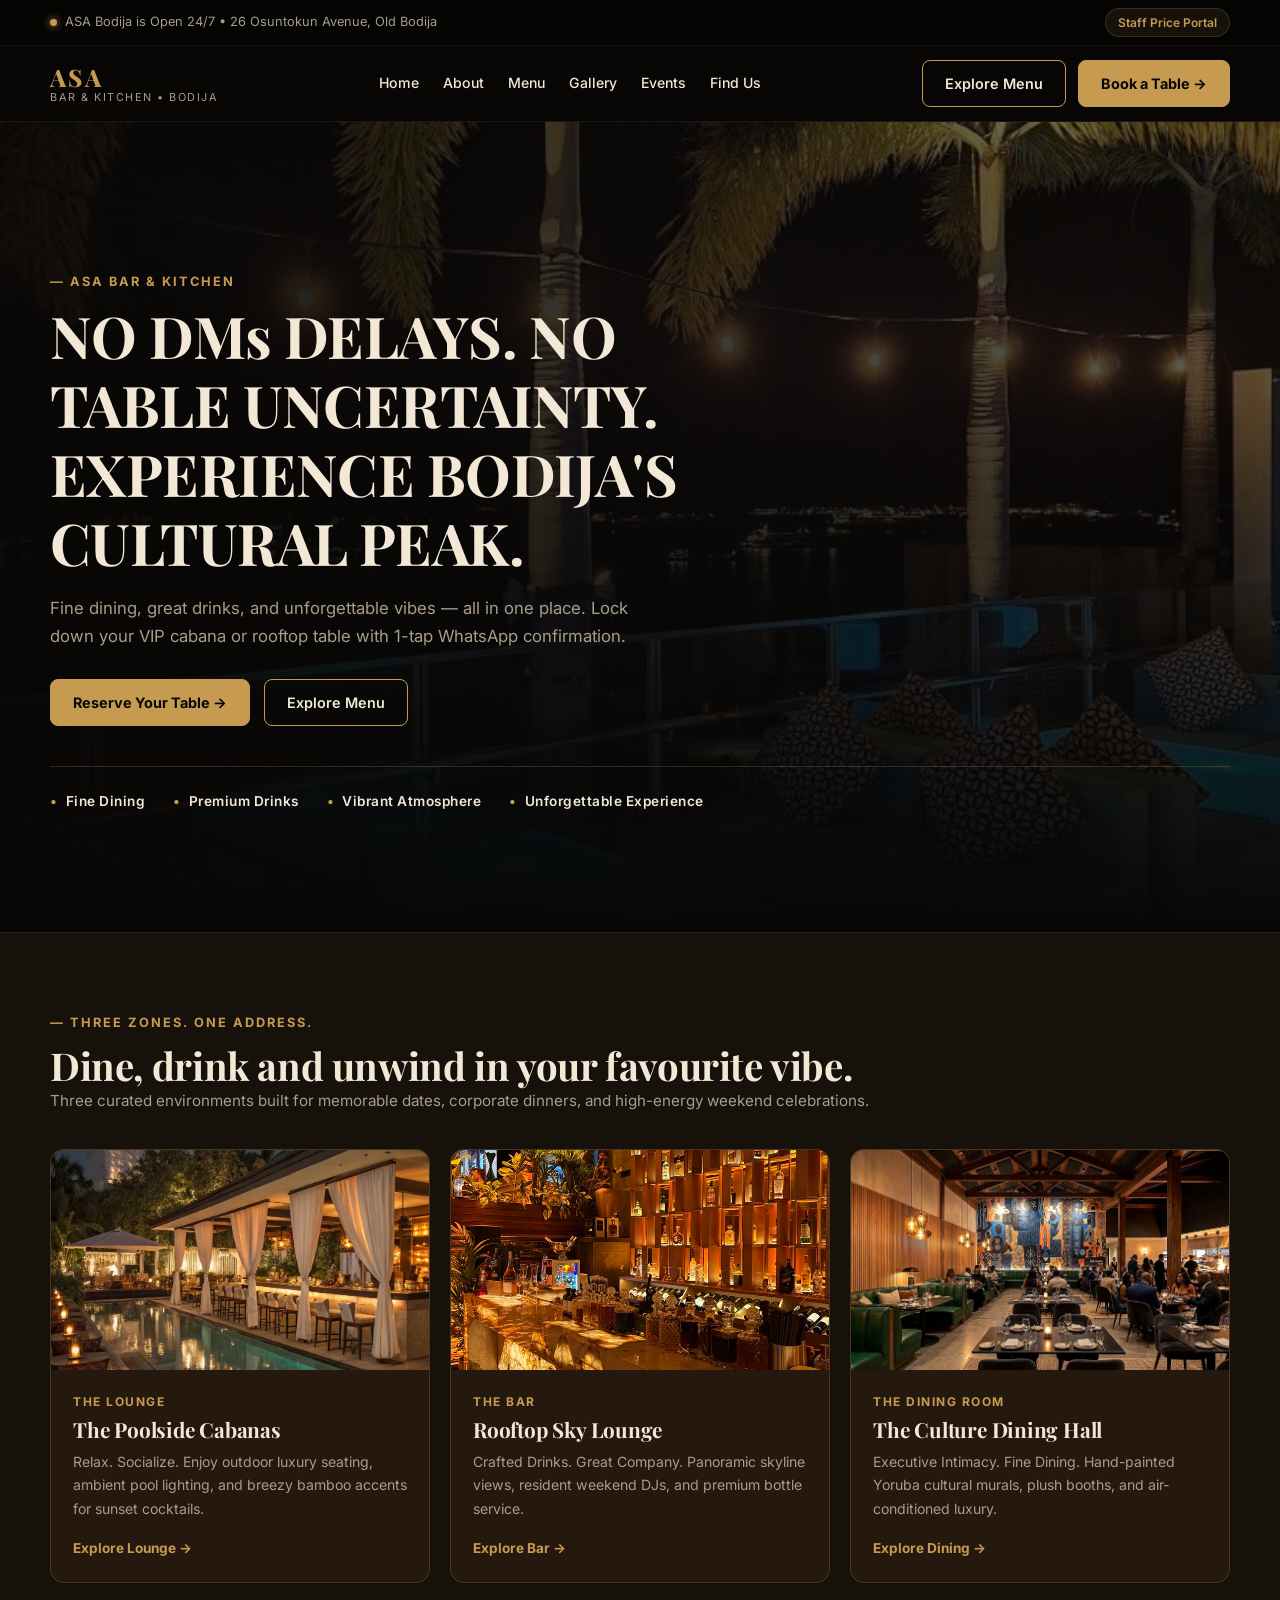
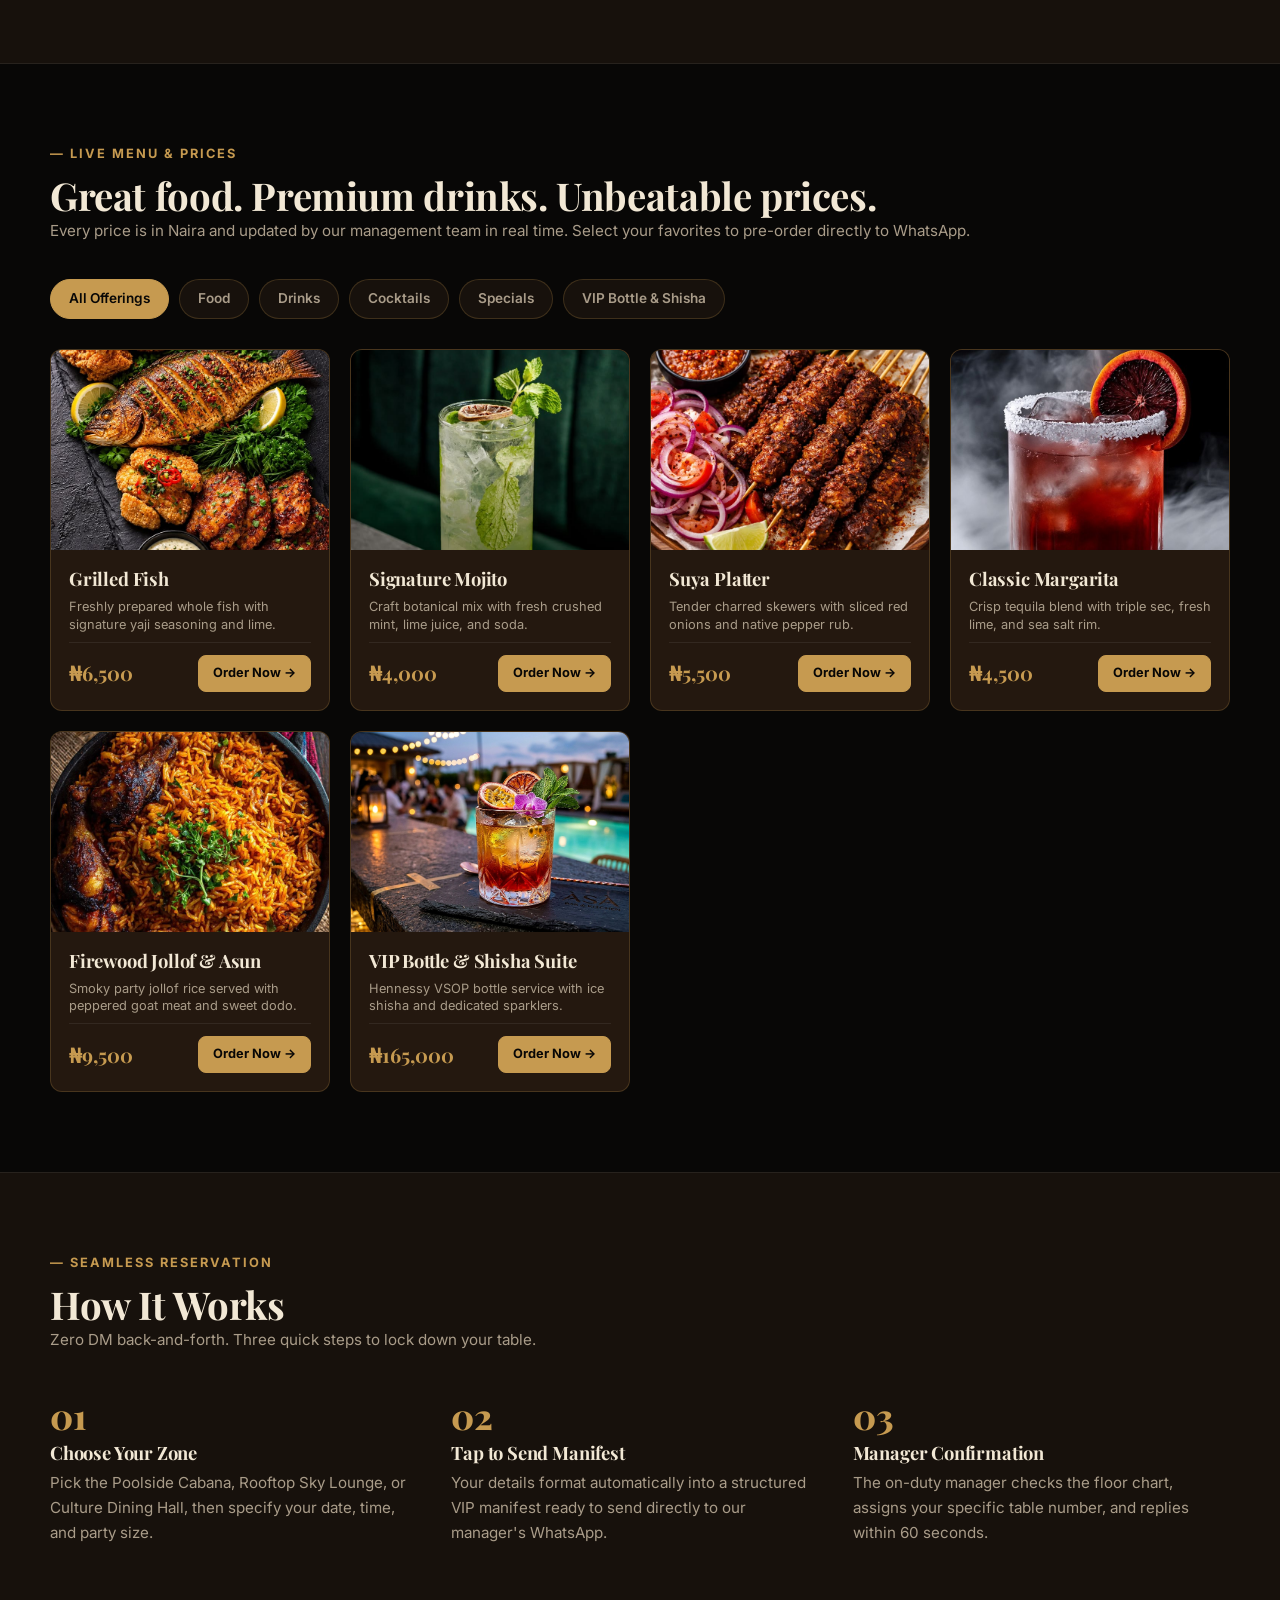
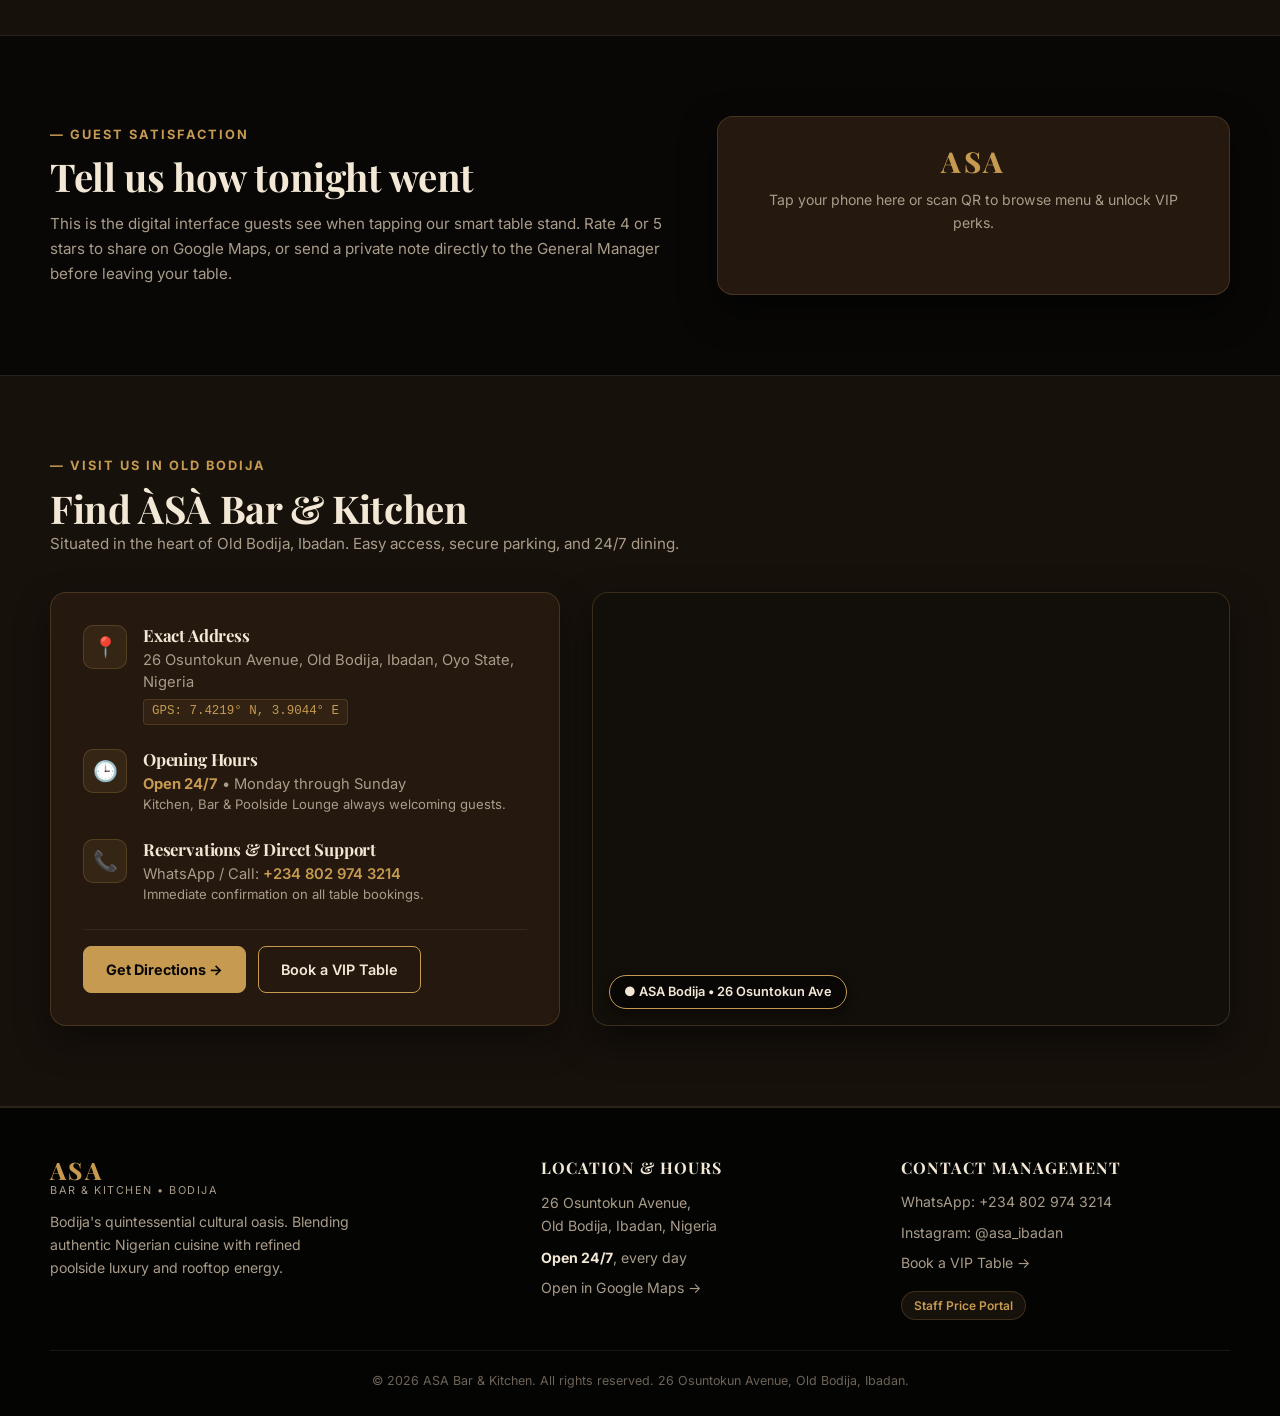
==== commit 65076aff: "feat: add interactive Google Maps location section and direct navigation links" ====
--- a/index.html
+++ b/index.html
@@ -38,7 +38,7 @@
         <a class="nav-link" href="#menu">Menu</a>
         <a class="nav-link" href="#scenery">Gallery</a>
         <a class="nav-link" href="#how">Events</a>
-        <a class="nav-link" href="#reputation">Contact</a>
+        <a class="nav-link" href="#location">Find Us</a>
       </nav>
 
       <div class="acts">
@@ -268,6 +268,73 @@
         <p class="q">Tap your phone here or scan QR to browse menu &amp; unlock VIP perks.</p>
         <div class="stars" id="stars" role="group" aria-label="Rate your visit"></div>
         <div class="res" id="res" aria-live="polite"></div>
+      </div>
+    </div>
+  </section>
+
+  <!-- Location & Interactive Google Map Section -->
+  <section id="location" class="location-section">
+    <div class="wrap">
+      <div class="sh">
+        <span class="section-tag">— VISIT US IN OLD BODIJA</span>
+        <h2>Find ÀSÀ Bar &amp; Kitchen</h2>
+        <p class="lead">Situated in the heart of Old Bodija, Ibadan. Easy access, secure parking, and 24/7 dining.</p>
+      </div>
+
+      <div class="location-grid">
+        <!-- Location Info Card -->
+        <div class="location-card">
+          <div class="loc-item">
+            <div class="loc-icon">📍</div>
+            <div>
+              <h3>Exact Address</h3>
+              <p>26 Osuntokun Avenue, Old Bodija, Ibadan, Oyo State, Nigeria</p>
+              <span class="loc-coords">GPS: 7.4219° N, 3.9044° E</span>
+            </div>
+          </div>
+
+          <div class="loc-item">
+            <div class="loc-icon">🕒</div>
+            <div>
+              <h3>Opening Hours</h3>
+              <p><strong style="color:var(--gold);">Open 24/7</strong> &bull; Monday through Sunday</p>
+              <p style="font-size:0.82rem; color:var(--taupe);">Kitchen, Bar &amp; Poolside Lounge always welcoming guests.</p>
+            </div>
+          </div>
+
+          <div class="loc-item">
+            <div class="loc-icon">📞</div>
+            <div>
+              <h3>Reservations &amp; Direct Support</h3>
+              <p>WhatsApp / Call: <a href="https://wa.me/2348029743214" target="_blank" rel="noopener" style="color:var(--gold); font-weight:600;">+234 802 974 3214</a></p>
+              <p style="font-size:0.82rem; color:var(--taupe);">Immediate confirmation on all table bookings.</p>
+            </div>
+          </div>
+
+          <div class="loc-actions">
+            <a class="btn gold" href="https://www.google.com/maps/dir/?api=1&amp;destination=ASA+Bar+%26+Kitchen+26+Osuntokun+Avenue+Old+Bodija+Ibadan" target="_blank" rel="noopener">
+              Get Directions &rarr;
+            </a>
+            <a class="btn" href="VIP_Reservation.html">Book a VIP Table</a>
+          </div>
+        </div>
+
+        <!-- Interactive Google Map Frame -->
+        <div class="map-frame-wrapper">
+          <iframe
+            src="https://maps.google.com/maps?q=ASA+Bar+%26+Kitchen,+26+Osuntokun+Avenue,+Old+Bodija,+Ibadan&amp;t=&amp;z=16&amp;ie=UTF8&amp;iwloc=&amp;output=embed"
+            width="100%"
+            height="100%"
+            style="border:0;"
+            allowfullscreen=""
+            loading="lazy"
+            referrerpolicy="no-referrer-when-downgrade"
+            title="ASA Bar and Kitchen Google Map Location">
+          </iframe>
+          <div class="map-badge">
+            <span>● ASA Bodija &bull; 26 Osuntokun Ave</span>
+          </div>
+        </div>
       </div>
     </div>
   </section>
--- a/styles.css
+++ b/styles.css
@@ -660,6 +660,115 @@
   margin-bottom: 10px;
 }
 
+/* Location & Interactive Google Map: Dark Espresso (#17110C) */
+.location-section {
+  background: var(--bg-espresso);
+  border-top: 1px solid var(--line-subtle);
+  border-bottom: 1px solid var(--line-subtle);
+}
+
+.location-grid {
+  display: grid;
+  grid-template-columns: 1fr 1.25fr;
+  gap: 32px;
+  align-items: stretch;
+}
+
+.location-card {
+  background: var(--bg-brown);
+  border: 1px solid var(--line);
+  border-radius: 16px;
+  padding: 32px;
+  display: flex;
+  flex-direction: column;
+  gap: 24px;
+  box-shadow: 0 15px 35px rgba(0,0,0,0.4);
+}
+
+.loc-item {
+  display: flex;
+  gap: 16px;
+  align-items: flex-start;
+}
+
+.loc-icon {
+  width: 44px;
+  height: 44px;
+  border-radius: 10px;
+  background: rgba(198, 154, 80, 0.1);
+  border: 1px solid var(--line);
+  display: grid;
+  place-items: center;
+  font-size: 1.25rem;
+  flex-shrink: 0;
+}
+
+.loc-item h3 {
+  font-size: 1.05rem;
+  color: var(--ivory);
+  margin-bottom: 4px;
+}
+
+.loc-item p {
+  font-size: 0.92rem;
+  color: var(--taupe);
+  line-height: 1.5;
+}
+
+.loc-coords {
+  display: inline-block;
+  margin-top: 6px;
+  font-size: 0.78rem;
+  font-family: monospace;
+  color: var(--gold);
+  background: rgba(198, 154, 80, 0.08);
+  padding: 2px 8px;
+  border-radius: 4px;
+  border: 1px solid rgba(198, 154, 80, 0.2);
+}
+
+.loc-actions {
+  margin-top: auto;
+  padding-top: 16px;
+  border-top: 1px solid var(--line-subtle);
+  display: flex;
+  flex-wrap: wrap;
+  gap: 12px;
+}
+
+.map-frame-wrapper {
+  position: relative;
+  min-height: 380px;
+  border-radius: 16px;
+  overflow: hidden;
+  border: 1px solid var(--line);
+  box-shadow: 0 15px 35px rgba(0,0,0,0.5);
+  background: #120e0a;
+}
+
+.map-frame-wrapper iframe {
+  width: 100%;
+  height: 100%;
+  min-height: 380px;
+  display: block;
+}
+
+.map-badge {
+  position: absolute;
+  bottom: 16px;
+  left: 16px;
+  background: rgba(8, 7, 6, 0.88);
+  backdrop-filter: blur(8px);
+  border: 1px solid var(--gold);
+  color: var(--ivory);
+  font-size: 0.8rem;
+  font-weight: 600;
+  padding: 6px 14px;
+  border-radius: 99px;
+  pointer-events: none;
+  box-shadow: 0 4px 12px rgba(0,0,0,0.4);
+}
+
 /* Footer: Obsidian Black (#080706) */
 footer {
   background: #040403;
@@ -882,3 +991,243 @@
 .hide {
   display: none !important;
 }
+
+/* ========================================================
+   MOBILE & TABLET RESPONSIVE PERFECTION
+   ======================================================== */
+
+@media (max-width: 768px) {
+  html {
+    scroll-padding-top: 70px;
+  }
+  
+  .wrap {
+    width: min(100% - 30px, 1180px);
+  }
+
+  /* Top bar */
+  .top .wrap {
+    flex-direction: column;
+    gap: 6px;
+    text-align: center;
+    padding-block: 6px;
+  }
+  .live span {
+    font-size: 0.75rem;
+  }
+  .pill {
+    padding: 3px 10px;
+    font-size: 0.72rem;
+  }
+
+  /* Header */
+  .hdr {
+    top: 0;
+    padding-block: 10px;
+  }
+  .hdr .wrap {
+    padding-block: 0;
+  }
+  .mark b {
+    font-size: 1.3rem;
+  }
+  .mark small {
+    font-size: 0.62rem;
+  }
+  .acts {
+    gap: 8px;
+  }
+  .acts .btn:not(.gold) {
+    display: none; /* Keep header clean: only prominent VIP button */
+  }
+  .acts .btn.gold {
+    padding: 8px 14px;
+    font-size: 0.8rem;
+  }
+
+  /* Hero */
+  .hero {
+    min-height: auto;
+    padding-block: 40px 30px;
+  }
+  .hero .wrap {
+    padding-block: 30px 20px;
+  }
+  .hero h1 {
+    font-size: 1.85rem;
+    line-height: 1.25;
+    margin-bottom: 14px;
+  }
+  .hero p {
+    font-size: 0.95rem;
+    line-height: 1.6;
+    margin-bottom: 24px;
+  }
+  .cta {
+    flex-direction: column;
+    gap: 10px;
+    width: 100%;
+    margin-bottom: 28px;
+  }
+  .cta .btn {
+    width: 100%;
+    padding: 14px;
+    text-align: center;
+    font-size: 0.95rem;
+  }
+
+  /* 2x2 Feature Bar */
+  .features-bar {
+    display: grid;
+    grid-template-columns: 1fr 1fr;
+    gap: 12px;
+    padding-top: 18px;
+  }
+  .feature-item {
+    font-size: 0.78rem;
+  }
+
+  /* Sections */
+  section {
+    padding-block: 50px;
+  }
+  .sh {
+    margin-bottom: 24px;
+  }
+  h2 {
+    font-size: 1.5rem;
+  }
+
+  /* Horizontal swipeable tabs */
+  .tabs {
+    flex-wrap: nowrap;
+    overflow-x: auto;
+    padding-bottom: 10px;
+    margin-bottom: 20px;
+    -webkit-overflow-scrolling: touch;
+    scrollbar-width: none;
+  }
+  .tabs::-webkit-scrollbar {
+    display: none;
+  }
+  .tab {
+    flex-shrink: 0;
+    padding: 7px 15px;
+    font-size: 0.8rem;
+  }
+
+  /* Menu single column / touch optimized */
+  .menu {
+    grid-template-columns: 1fr;
+    gap: 16px;
+  }
+  .item .ph {
+    height: 190px;
+  }
+  .item .bd {
+    padding: 16px;
+  }
+  .item h3 {
+    font-size: 1.1rem;
+  }
+  .item .pr {
+    font-size: 1.2rem;
+  }
+  .item .btn.sm {
+    padding: 9px 16px;
+    font-size: 0.85rem;
+  }
+
+  /* Zones */
+  .zones {
+    grid-template-columns: 1fr;
+    gap: 16px;
+  }
+  .zone-img-wrap {
+    height: 180px;
+  }
+  .zone-body {
+    padding: 18px;
+  }
+
+  /* How It Works */
+  .steps {
+    grid-template-columns: 1fr;
+    gap: 18px;
+  }
+  .step-num {
+    font-size: 1.8rem;
+  }
+
+  /* Reputation Stand */
+  .rep {
+    grid-template-columns: 1fr;
+    gap: 24px;
+  }
+  .stand {
+    padding: 22px 16px;
+  }
+  .stars {
+    gap: 12px;
+  }
+  .star {
+    font-size: 2.4rem;
+    padding: 6px;
+  }
+
+  /* Location Map on Mobile */
+  .location-grid {
+    grid-template-columns: 1fr;
+    gap: 20px;
+  }
+  .map-frame-wrapper {
+    min-height: 280px;
+    height: 300px;
+  }
+  .location-card {
+    padding: 22px 18px;
+  }
+
+  /* Footer */
+  footer {
+    padding-block: 40px 20px;
+  }
+  .fg {
+    grid-template-columns: 1fr;
+    gap: 24px;
+  }
+
+  /* Floating Cart on mobile */
+  .cart {
+    left: 15px;
+    right: 15px;
+    bottom: max(15px, env(safe-area-inset-bottom));
+  }
+  .cart .bar {
+    width: 100%;
+    justify-content: space-between;
+  }
+  .btn.wa {
+    flex: 1;
+    text-align: center;
+  }
+}
+
+@media (max-width: 480px) {
+  .hero h1 {
+    font-size: 1.65rem;
+  }
+  .hero p {
+    font-size: 0.9rem;
+  }
+  .features-bar {
+    grid-template-columns: 1fr 1fr;
+    gap: 8px;
+  }
+  .feature-item {
+    font-size: 0.72rem;
+  }
+  .stand .mark b {
+    font-size: 1.5rem;
+  }
+}
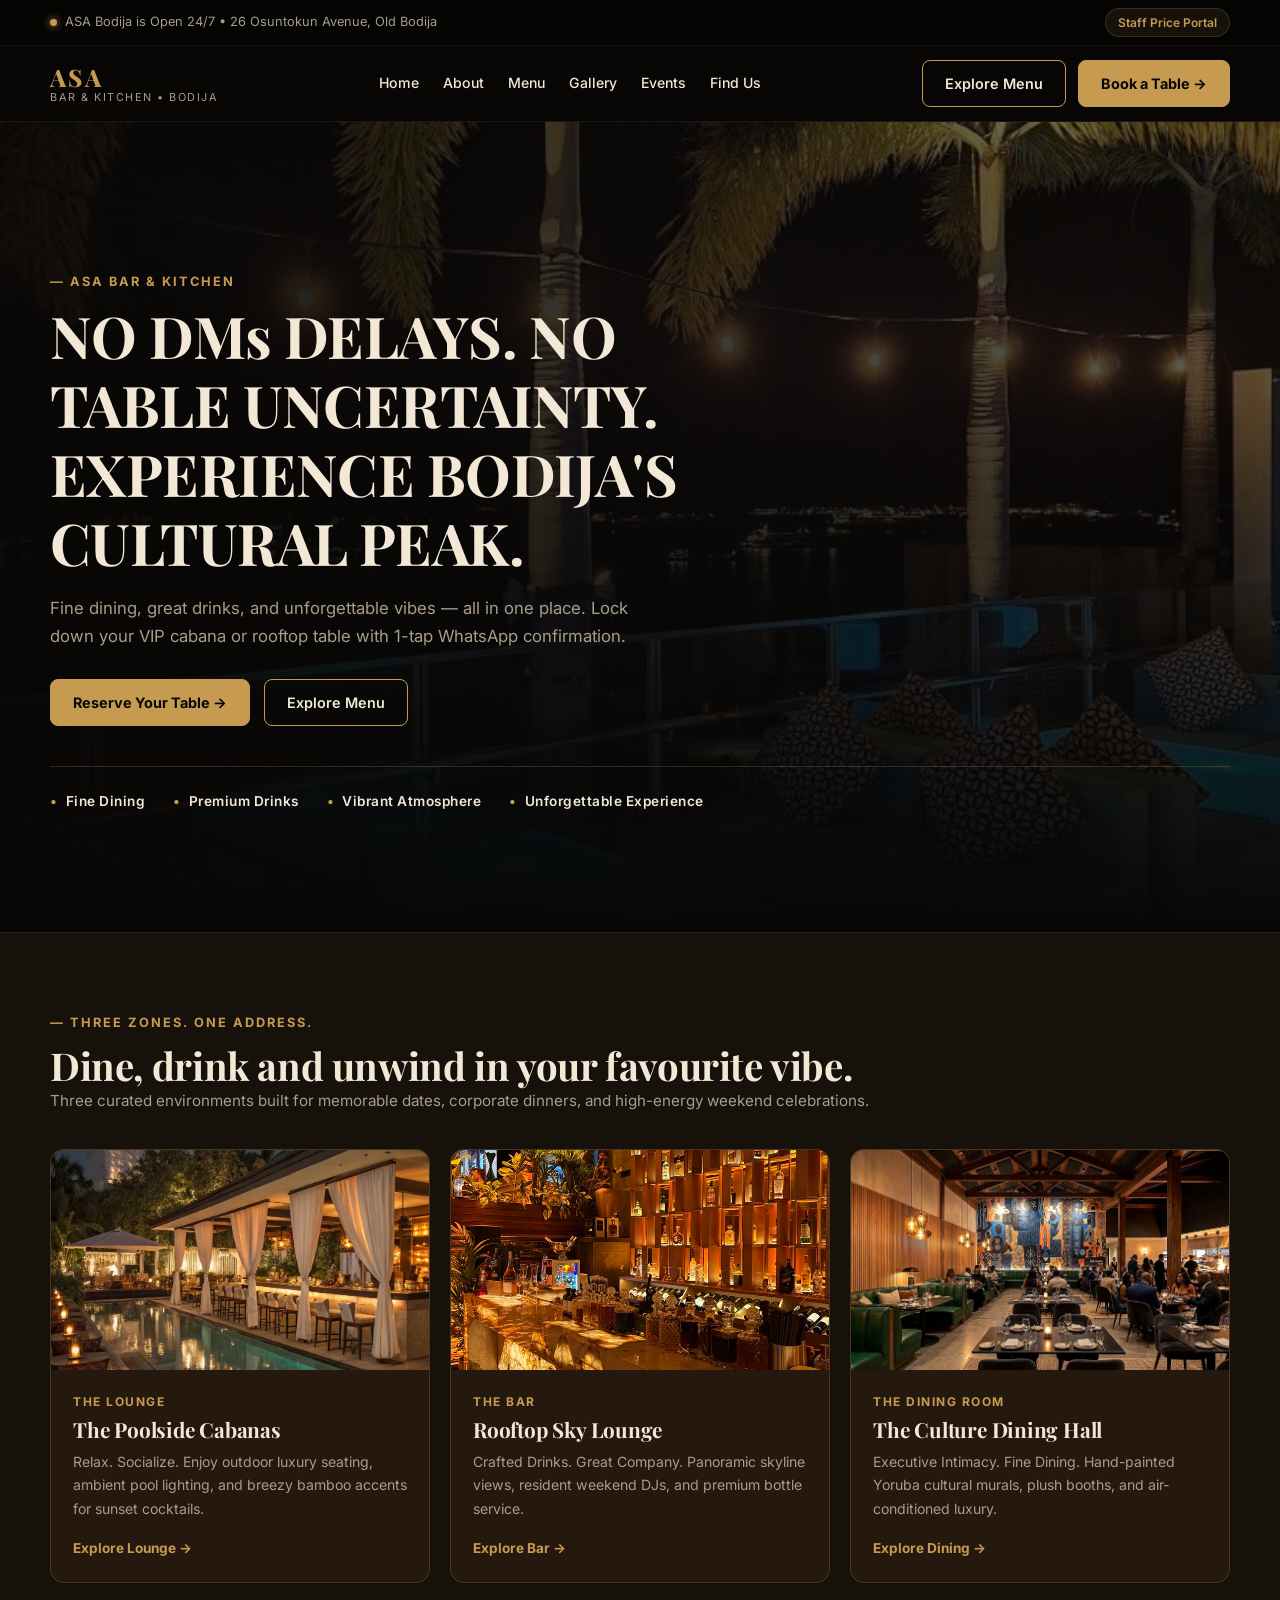
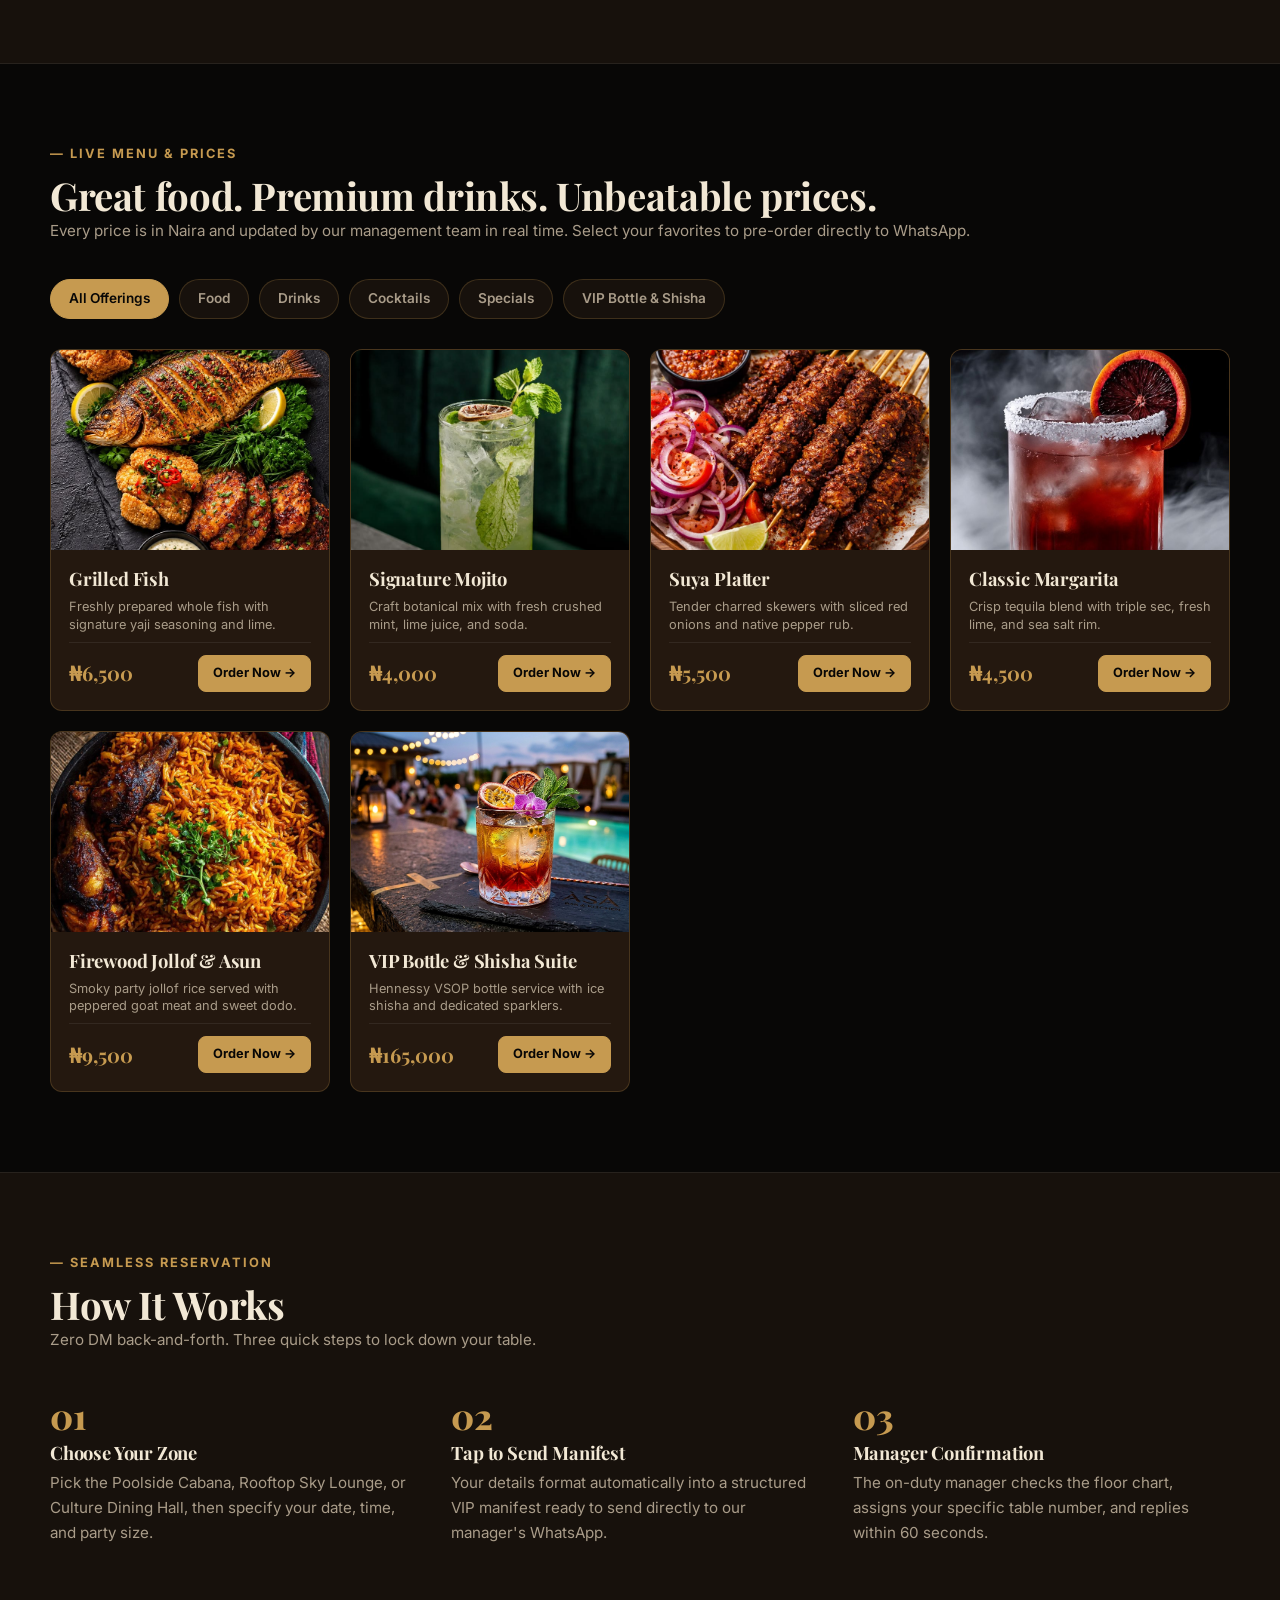
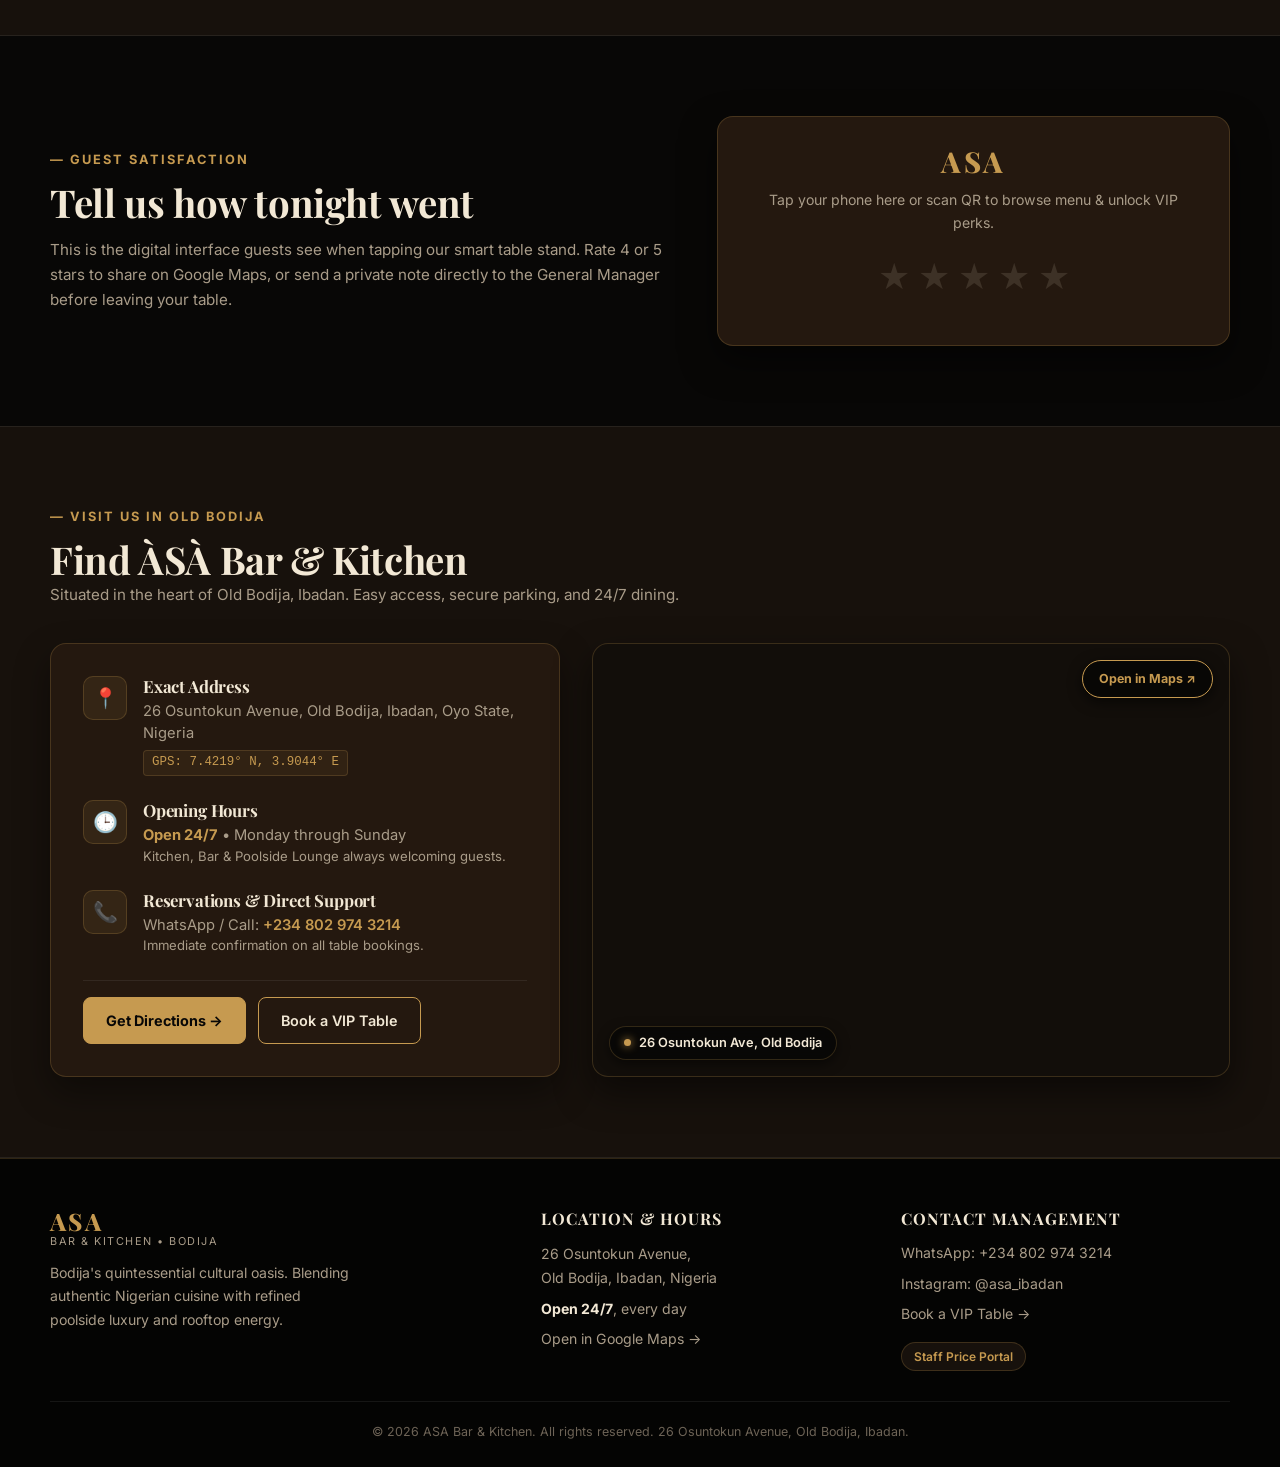
==== commit 58310ce3: "fix: resolve syntax error blocking staff portal and optimize mobile map UX" ====
--- a/index.html
+++ b/index.html
@@ -332,8 +332,12 @@
             title="ASA Bar and Kitchen Google Map Location">
           </iframe>
           <div class="map-badge">
-            <span>● ASA Bodija &bull; 26 Osuntokun Ave</span>
-          </div>
+            <span class="dot"></span>
+            <span>26 Osuntokun Ave, Old Bodija</span>
+          </div>
+          <a class="map-direct-btn" href="https://www.google.com/maps/dir/?api=1&amp;destination=ASA+Bar+%26+Kitchen+26+Osuntokun+Avenue+Old+Bodija+Ibadan" target="_blank" rel="noopener" aria-label="Open directions in Google Maps App">
+            Open in Maps &nearr;
+          </a>
         </div>
       </div>
     </div>
--- a/styles.css
+++ b/styles.css
@@ -757,16 +757,47 @@
   position: absolute;
   bottom: 16px;
   left: 16px;
-  background: rgba(8, 7, 6, 0.88);
+  background: rgba(8, 7, 6, 0.9);
   backdrop-filter: blur(8px);
-  border: 1px solid var(--gold);
+  border: 1px solid var(--line);
   color: var(--ivory);
   font-size: 0.8rem;
   font-weight: 600;
   padding: 6px 14px;
   border-radius: 99px;
   pointer-events: none;
-  box-shadow: 0 4px 12px rgba(0,0,0,0.4);
+  box-shadow: 0 4px 12px rgba(0,0,0,0.5);
+  display: flex;
+  align-items: center;
+  gap: 8px;
+  z-index: 2;
+}
+
+.map-direct-btn {
+  position: absolute;
+  top: 16px;
+  right: 16px;
+  background: rgba(8, 7, 6, 0.92);
+  backdrop-filter: blur(8px);
+  border: 1px solid var(--gold);
+  color: var(--gold);
+  font-size: 0.78rem;
+  font-weight: 700;
+  padding: 8px 16px;
+  border-radius: 99px;
+  text-decoration: none;
+  display: flex;
+  align-items: center;
+  gap: 6px;
+  z-index: 2;
+  transition: all 0.2s ease;
+  box-shadow: 0 4px 14px rgba(0,0,0,0.6);
+}
+
+.map-direct-btn:hover {
+  background: var(--gold);
+  color: var(--bg-black);
+  transform: translateY(-1px);
 }
 
 /* Footer: Obsidian Black (#080706) */
@@ -1181,11 +1212,36 @@
     gap: 20px;
   }
   .map-frame-wrapper {
-    min-height: 280px;
-    height: 300px;
+    min-height: 320px;
+    height: 340px;
+    border-radius: 14px;
   }
   .location-card {
     padding: 22px 18px;
+    gap: 18px;
+  }
+  .loc-actions {
+    flex-direction: column;
+    gap: 10px;
+  }
+  .loc-actions .btn {
+    width: 100%;
+    text-align: center;
+    justify-content: center;
+    padding-block: 12px;
+    font-size: 0.9rem;
+  }
+  .map-badge {
+    bottom: 12px;
+    left: 12px;
+    font-size: 0.72rem;
+    padding: 5px 12px;
+  }
+  .map-direct-btn {
+    top: 12px;
+    right: 12px;
+    font-size: 0.72rem;
+    padding: 6px 12px;
   }
 
   /* Footer */
@@ -1230,4 +1286,19 @@
   .stand .mark b {
     font-size: 1.5rem;
   }
-}
+  .map-frame-wrapper {
+    min-height: 280px;
+    height: 290px;
+  }
+  .loc-item {
+    gap: 12px;
+  }
+  .loc-icon {
+    width: 38px;
+    height: 38px;
+    font-size: 1.1rem;
+  }
+  .loc-coords {
+    font-size: 0.72rem;
+  }
+}
